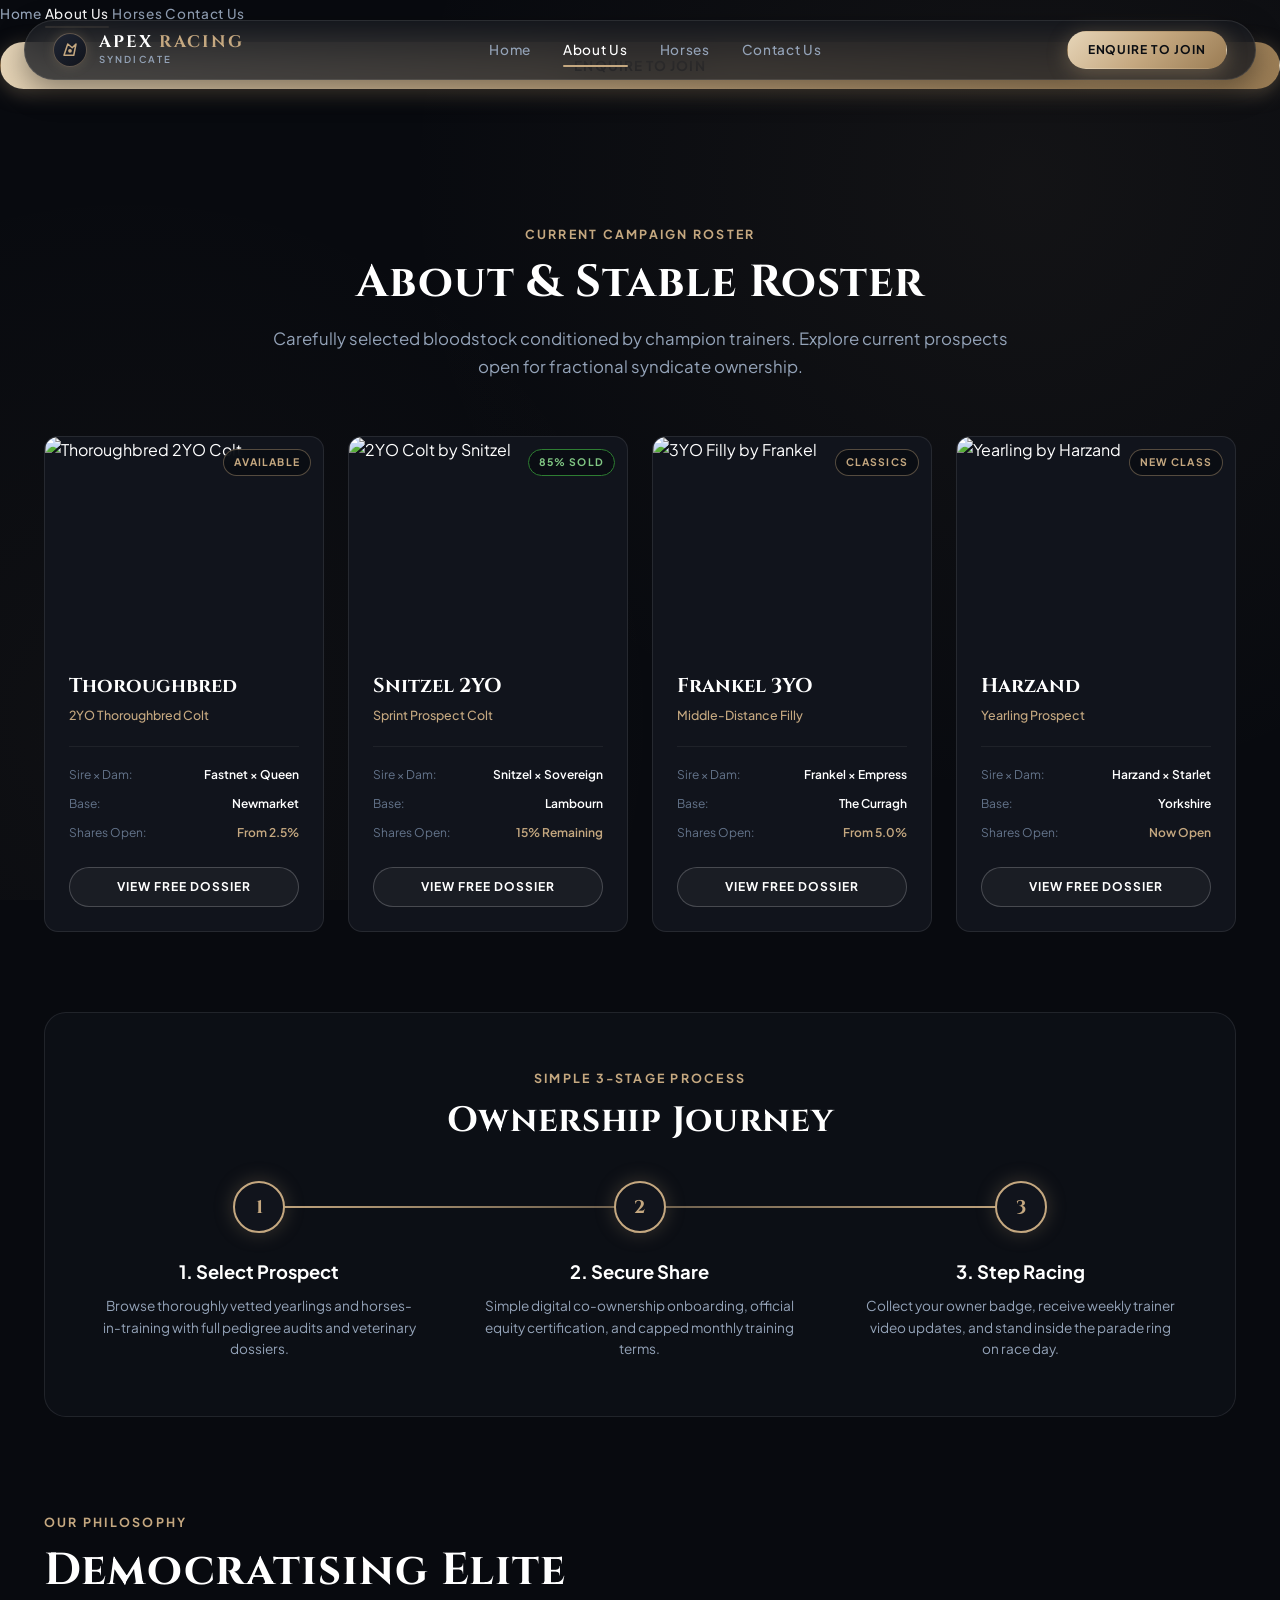
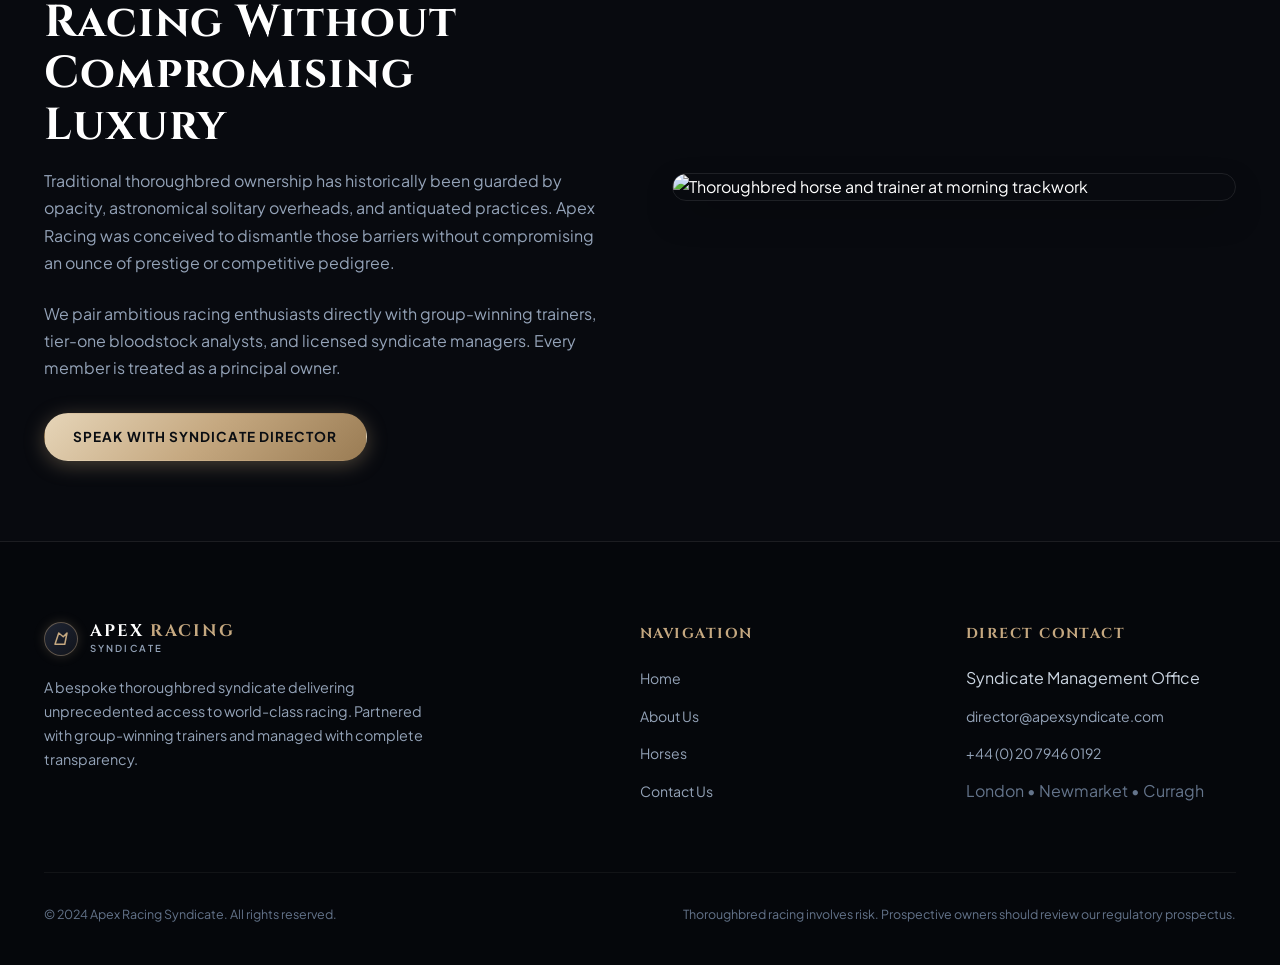
==== about.html @ fb24fb37 "feat: initialize modern thoroughbred racing syndicate website with multi-page structure and styling" ====
<!DOCTYPE html>
<html lang="en">

<head>
  <meta charset="UTF-8">
  <meta name="viewport" content="width=device-width, initial-scale=1.0">
  <title>About & Stable Roster | Apex Racing Syndicate</title>
  <meta name="description"
    content="Discover the Apex Racing Syndicate story, explore our current thoroughbred roster, and learn about the 3-step ownership journey.">

  <!-- Preconnect Google Fonts (Cinzel + Plus Jakarta Sans) -->
  <link rel="preconnect" href="https://fonts.googleapis.com">
  <link rel="preconnect" href="https://fonts.gstatic.com" crossorigin>
  <link
    href="https://fonts.googleapis.com/css2?family=Cinzel:wght@600;700;800;900&family=Plus+Jakarta+Sans:wght@400;500;600;700;800&display=swap"
    rel="stylesheet">

  <!-- Core Design System -->
  <link rel="stylesheet" href="css/style.css">
</head>

<body>

  <!-- Floating Luxury Pill Navigation -->
  <header class="site-header scrolled">
    <div class="header-inner">
      <a href="index.html" class="brand-logo" aria-label="Apex Syndicate Home">
        <div class="brand-symbol">
          <svg viewBox="0 0 24 24" fill="none" stroke="currentColor" stroke-width="2">
            <path d="M4 19L9 4L15 9L20 4L17 19H4Z" stroke-linejoin="round" />
            <circle cx="12" cy="13" r="1.5" fill="currentColor" />
          </svg>
        </div>
        <div class="brand-name">
          <span class="brand-name-main">APEX <span>RACING</span></span>
          <span class="brand-name-sub">SYNDICATE</span>
        </div>
      </a>

      <!-- Desktop Nav Links -->
      <nav class="desktop-nav">
        <a href="index.html" class="nav-link">Home</a>
        <a href="about.html" class="nav-link active">About Us</a>
        <a href="horses.html" class="nav-link">Horses</a>
        <a href="contact.html" class="nav-link">Contact Us</a>
      </nav>

      <!-- Pill Button CTA -->
      <div class="header-cta-wrap">
        <a href="contact.html" class="btn btn-primary btn-sm">Enquire to Join</a>
      </div>

      <!-- Mobile Menu Toggle -->
      <button class="mobile-toggle" aria-label="Open navigation menu">
        <svg width="24" height="24" viewBox="0 0 24 24" fill="none" stroke="currentColor" stroke-width="2">
          <line x1="3" y1="12" x2="21" y2="12"></line>
          <line x1="3" y1="6" x2="21" y2="6"></line>
          <line x1="3" y1="18" x2="21" y2="18"></line>
        </svg>
      </button>
    </div>
  </header>

  <!-- Mobile Drawer -->
  <div class="mobile-overlay"></div>
  <aside class="mobile-nav-drawer" aria-label="Mobile Navigation">
    <a href="index.html" class="nav-link">Home</a>
    <a href="about.html" class="nav-link active">About Us</a>
    <a href="horses.html" class="nav-link">Horses</a>
    <a href="contact.html" class="nav-link">Contact Us</a>
    <div style="margin-top: 1rem;">
      <a href="contact.html" class="btn btn-primary" style="width: 100%;">Enquire to Join</a>
    </div>
  </aside>

  <!-- Stable Roster Header (Matches Center Monitor Header) -->
  <section class="section-pad-lg" id="roster">
    <div class="container">
      <div class="section-header center">
        <span class="section-kicker">Current Campaign Roster</span>
        <h1 class="section-title">About & Stable Roster</h1>
        <p class="section-lead">
          Carefully selected bloodstock conditioned by champion trainers. Explore current prospects open for fractional
          syndicate ownership.
        </p>
      </div>

      <!-- 4-Card Stable Roster Grid (Matching Image 1 Center Screen) -->
      <div class="stable-roster-grid">
        <!-- Horse 1: Thoroughbred Colt -->
        <div class="stable-card">
          <div class="stable-card-img-wrap">
            <img src="https://images.unsplash.com/photo-1568644396922-5c3bfae12521?auto=format&fit=crop&w=800&q=80"
              alt="Thoroughbred 2YO Colt">
            <div class="stable-card-badge">Available</div>
          </div>
          <div class="stable-card-body">
            <h3 class="stable-card-name">Thoroughbred</h3>
            <div class="stable-card-type">2YO Thoroughbred Colt</div>

            <div class="stable-card-specs">
              <div class="spec-line">
                <span class="spec-line-label">Sire × Dam:</span>
                <span class="spec-line-val">Fastnet × Queen</span>
              </div>
              <div class="spec-line">
                <span class="spec-line-label">Base:</span>
                <span class="spec-line-val">Newmarket</span>
              </div>
              <div class="spec-line">
                <span class="spec-line-label">Shares Open:</span>
                <span class="spec-line-val" style="color: var(--color-champagne);">From 2.5%</span>
              </div>
            </div>

            <a href="contact.html?horse=thoroughbred-colt" class="btn btn-outline stable-card-btn">
              View Free Dossier
            </a>
          </div>
        </div>

        <!-- Horse 2: Snitzel 2YO -->
        <div class="stable-card">
          <div class="stable-card-img-wrap">
            <img src="https://images.unsplash.com/photo-1553284965-83fd3e82fa5a?auto=format&fit=crop&w=800&q=80"
              alt="2YO Colt by Snitzel">
            <div class="stable-card-badge" style="border-color: #2E7D32; color: #81C784;">85% Sold</div>
          </div>
          <div class="stable-card-body">
            <h3 class="stable-card-name">Snitzel 2YO</h3>
            <div class="stable-card-type">Sprint Prospect Colt</div>

            <div class="stable-card-specs">
              <div class="spec-line">
                <span class="spec-line-label">Sire × Dam:</span>
                <span class="spec-line-val">Snitzel × Sovereign</span>
              </div>
              <div class="spec-line">
                <span class="spec-line-label">Base:</span>
                <span class="spec-line-val">Lambourn</span>
              </div>
              <div class="spec-line">
                <span class="spec-line-label">Shares Open:</span>
                <span class="spec-line-val" style="color: var(--color-champagne);">15% Remaining</span>
              </div>
            </div>

            <a href="contact.html?horse=snitzel-2yo" class="btn btn-outline stable-card-btn">
              View Free Dossier
            </a>
          </div>
        </div>

        <!-- Horse 3: Frankel 3YO Filly -->
        <div class="stable-card">
          <div class="stable-card-img-wrap">
            <img src="https://images.unsplash.com/photo-1598974357801-cbca100e6571?auto=format&fit=crop&w=800&q=80"
              alt="3YO Filly by Frankel">
            <div class="stable-card-badge">Classics</div>
          </div>
          <div class="stable-card-body">
            <h3 class="stable-card-name">Frankel 3YO</h3>
            <div class="stable-card-type">Middle-Distance Filly</div>

            <div class="stable-card-specs">
              <div class="spec-line">
                <span class="spec-line-label">Sire × Dam:</span>
                <span class="spec-line-val">Frankel × Empress</span>
              </div>
              <div class="spec-line">
                <span class="spec-line-label">Base:</span>
                <span class="spec-line-val">The Curragh</span>
              </div>
              <div class="spec-line">
                <span class="spec-line-label">Shares Open:</span>
                <span class="spec-line-val" style="color: var(--color-champagne);">From 5.0%</span>
              </div>
            </div>

            <a href="contact.html?horse=frankel-3yo" class="btn btn-outline stable-card-btn">
              View Free Dossier
            </a>
          </div>
        </div>

        <!-- Horse 4: Harzand Yearling -->
        <div class="stable-card">
          <div class="stable-card-img-wrap">
            <img src="https://images.unsplash.com/photo-1551884170-09fb70a3a2ed?auto=format&fit=crop&w=800&q=80"
              alt="Yearling by Harzand">
            <div class="stable-card-badge">New Class</div>
          </div>
          <div class="stable-card-body">
            <h3 class="stable-card-name">Harzand</h3>
            <div class="stable-card-type">Yearling Prospect</div>

            <div class="stable-card-specs">
              <div class="spec-line">
                <span class="spec-line-label">Sire × Dam:</span>
                <span class="spec-line-val">Harzand × Starlet</span>
              </div>
              <div class="spec-line">
                <span class="spec-line-label">Base:</span>
                <span class="spec-line-val">Yorkshire</span>
              </div>
              <div class="spec-line">
                <span class="spec-line-label">Shares Open:</span>
                <span class="spec-line-val" style="color: var(--color-champagne);">Now Open</span>
              </div>
            </div>

            <a href="contact.html?horse=harzand-yearling" class="btn btn-outline stable-card-btn">
              View Free Dossier
            </a>
          </div>
        </div>
      </div>

      <!-- Ownership Journey Horizontal Stepper (Matching Image 1 Center Screen Bottom) -->
      <div class="journey-stepper-wrap">
        <div class="section-header center" style="margin-bottom: 2.5rem;">
          <span class="section-kicker">Simple 3-Stage Process</span>
          <h2 class="section-title" style="font-size: 2.2rem;">Ownership Journey</h2>
        </div>

        <div class="journey-stepper-grid">
          <!-- Step 1 -->
          <div class="journey-step-item">
            <div class="journey-step-circle">1</div>
            <h4 class="journey-step-title">1. Select Prospect</h4>
            <p class="journey-step-desc">
              Browse thoroughly vetted yearlings and horses-in-training with full pedigree audits and veterinary
              dossiers.
            </p>
          </div>

          <!-- Step 2 -->
          <div class="journey-step-item">
            <div class="journey-step-circle">2</div>
            <h4 class="journey-step-title">2. Secure Share</h4>
            <p class="journey-step-desc">
              Simple digital co-ownership onboarding, official equity certification, and capped monthly training terms.
            </p>
          </div>

          <!-- Step 3 -->
          <div class="journey-step-item">
            <div class="journey-step-circle">3</div>
            <h4 class="journey-step-title">3. Step Racing</h4>
            <p class="journey-step-desc">
              Collect your owner badge, receive weekly trainer video updates, and stand inside the parade ring on race
              day.
            </p>
          </div>
        </div>
      </div>

      <!-- Syndicate Story Split -->
      <div style="margin-top: 6rem; display: grid; grid-template-columns: 1fr 1fr; gap: 4rem; align-items: center;">
        <div>
          <span class="section-kicker">Our Philosophy</span>
          <h2 class="section-title">Democratising Elite Racing Without Compromising Luxury</h2>
          <p style="color: var(--color-text-muted); margin-bottom: 1.5rem; line-height: 1.7;">
            Traditional thoroughbred ownership has historically been guarded by opacity, astronomical solitary
            overheads, and antiquated practices. Apex Racing was conceived to dismantle those barriers without
            compromising an ounce of prestige or competitive pedigree.
          </p>
          <p style="color: var(--color-text-muted); margin-bottom: 2rem; line-height: 1.7;">
            We pair ambitious racing enthusiasts directly with group-winning trainers, tier-one bloodstock analysts, and
            licensed syndicate managers. Every member is treated as a principal owner.
          </p>

          <a href="contact.html" class="btn btn-primary">
            Speak with Syndicate Director
          </a>
        </div>

        <div
          style="border-radius: var(--radius-lg); overflow: hidden; border: 1px solid var(--color-obsidian-border); box-shadow: var(--shadow-card);">
          <img src="https://images.unsplash.com/photo-1518895949257-7621c3c786d7?auto=format&fit=crop&w=1200&q=80"
            alt="Thoroughbred horse and trainer at morning trackwork"
            style="width: 100%; height: 100%; object-fit: cover;">
        </div>
      </div>
    </div>
  </section>

  <!-- Site Footer -->
  <footer class="site-footer">
    <div class="container">
      <div class="footer-top">
        <div>
          <a href="index.html" class="brand-logo">
            <div class="brand-symbol">
              <svg viewBox="0 0 24 24" fill="none" stroke="currentColor" stroke-width="2">
                <path d="M4 19L9 4L15 9L20 4L17 19H4Z" stroke-linejoin="round" />
              </svg>
            </div>
            <div class="brand-name">
              <span class="brand-name-main">APEX <span>RACING</span></span>
              <span class="brand-name-sub">SYNDICATE</span>
            </div>
          </a>
          <p class="footer-brand-desc">
            A bespoke thoroughbred syndicate delivering unprecedented access to world-class racing. Partnered with
            group-winning trainers and managed with complete transparency.
          </p>
        </div>

        <div>
          <h4 class="footer-heading">Navigation</h4>
          <ul class="footer-links">
            <li><a href="index.html">Home</a></li>
            <li><a href="about.html">About Us</a></li>
            <li><a href="horses.html">Horses</a></li>
            <li><a href="contact.html">Contact Us</a></li>
          </ul>
        </div>

        <div>
          <h4 class="footer-heading">Direct Contact</h4>
          <ul class="footer-links">
            <li style="color: #CBD5E1;">Syndicate Management Office</li>
            <li><a href="mailto:director@apexsyndicate.com">director@apexsyndicate.com</a></li>
            <li><a href="tel:+442079460192">+44 (0) 20 7946 0192</a></li>
            <li style="color: var(--color-text-subtle); margin-top: 0.5rem;">London • Newmarket • Curragh</li>
          </ul>
        </div>
      </div>

      <div class="footer-bottom">
        <div>&copy; 2024 Apex Racing Syndicate. All rights reserved.</div>
        <div>Thoroughbred racing involves risk. Prospective owners should review our regulatory prospectus.</div>
      </div>
    </div>
  </footer>

  <script src="js/main.js"></script>
</body>

</html>
---- css/style.css ----
/* ==========================================================================
   APEX RACING SYNDICATE - CORE DESIGN SYSTEM
   Modern Luxury Thoroughbred Racing Web Presence (Obsidian & Champagne Gold)
   ========================================================================== */

:root {
  /* Brand Palette */
  --color-obsidian: #080A0F;
  --color-obsidian-card: #11141C;
  --color-obsidian-card-hover: #161B26;
  --color-obsidian-border: rgba(255, 255, 255, 0.09);
  --color-obsidian-border-gold: rgba(197, 168, 128, 0.35);

  --color-champagne: #C5A880;
  --color-champagne-light: #E8D9C5;
  --color-champagne-dark: #9A7C54;
  --color-champagne-glow: rgba(197, 168, 128, 0.35);

  --color-canvas-light: #F7F8FA;
  --color-canvas-card: #FFFFFF;
  --color-canvas-border: #E2E8F0;

  --color-text-light: #FFFFFF;
  --color-text-muted: #94A3B8;
  --color-text-subtle: #64748B;
  --color-text-dark: #0F172A;
  --color-text-dark-muted: #475569;

  /* Typography */
  --font-serif: 'Cinzel', 'Cormorant Garamond', Georgia, serif;
  --font-sans: 'Plus Jakarta Sans', -apple-system, BlinkMacSystemFont, "Segoe UI", Roboto, sans-serif;

  /* Layout & Transitions */
  --container-max: 1240px;
  --transition-fast: 0.2s cubic-bezier(0.16, 1, 0.3, 1);
  --transition-smooth: 0.35s cubic-bezier(0.16, 1, 0.3, 1);
  --radius-sm: 6px;
  --radius-md: 14px;
  --radius-lg: 22px;
  --radius-pill: 9999px;
  --shadow-card: 0 15px 35px -10px rgba(0, 0, 0, 0.6);
  --shadow-gold-glow: 0 0 35px rgba(197, 168, 128, 0.32);
}

/* Base Reset */
*, *::before, *::after {
  box-sizing: border-box;
  margin: 0;
  padding: 0;
}

html {
  font-size: 16px;
  scroll-behavior: smooth;
  -webkit-font-smoothing: antialiased;
  -moz-osx-font-smoothing: grayscale;
}

body {
  font-family: var(--font-sans);
  background-color: var(--color-obsidian);
  color: var(--color-text-light);
  line-height: 1.6;
  overflow-x: hidden;
  background-image: 
    radial-gradient(circle at 80% 20%, rgba(197, 168, 128, 0.06) 0%, transparent 50%),
    radial-gradient(circle at 10% 80%, rgba(197, 168, 128, 0.04) 0%, transparent 40%);
  background-attachment: fixed;
}

img {
  max-width: 100%;
  height: auto;
  display: block;
}

a {
  color: inherit;
  text-decoration: none;
  transition: all var(--transition-fast);
}

button, input, select, textarea {
  font-family: inherit;
}

.container {
  width: 100%;
  max-width: var(--container-max);
  margin-left: auto;
  margin-right: auto;
  padding-left: 1.5rem;
  padding-right: 1.5rem;
}

/* ==========================================================================
   NAVIGATION - FLOATING LUXURY PILL NAVBAR
   ========================================================================== */
.site-header {
  position: fixed;
  top: 1.25rem;
  left: 0;
  right: 0;
  z-index: 100;
  padding: 0 1.5rem;
  transition: all var(--transition-smooth);
}

.header-inner {
  max-width: var(--container-max);
  margin: 0 auto;
  background: rgba(17, 20, 28, 0.75);
  backdrop-filter: blur(20px);
  -webkit-backdrop-filter: blur(20px);
  border: 1px solid var(--color-obsidian-border);
  border-radius: var(--radius-pill);
  padding: 0.65rem 1.75rem;
  display: flex;
  align-items: center;
  justify-content: space-between;
  box-shadow: 0 10px 30px rgba(0, 0, 0, 0.4);
  transition: all var(--transition-smooth);
}

.site-header.scrolled .header-inner {
  background: rgba(10, 13, 19, 0.92);
  border-color: rgba(197, 168, 128, 0.25);
  box-shadow: 0 15px 40px rgba(0, 0, 0, 0.6), 0 0 20px rgba(197, 168, 128, 0.1);
}

/* Logo */
.brand-logo {
  display: flex;
  align-items: center;
  gap: 0.75rem;
}

.brand-symbol {
  width: 34px;
  height: 34px;
  border-radius: 50%;
  background: linear-gradient(135deg, #1F2533 0%, #11141C 100%);
  border: 1px solid rgba(197, 168, 128, 0.4);
  display: flex;
  align-items: center;
  justify-content: center;
  color: var(--color-champagne);
  box-shadow: 0 0 12px rgba(197, 168, 128, 0.2);
}

.brand-symbol svg {
  width: 18px;
  height: 18px;
}

.brand-name {
  display: flex;
  flex-direction: column;
}

.brand-name-main {
  font-family: var(--font-serif);
  font-size: 1.05rem;
  line-height: 1.1;
  font-weight: 700;
  letter-spacing: 0.12em;
  color: var(--color-text-light);
}

.brand-name-main span {
  color: var(--color-champagne);
}

.brand-name-sub {
  font-size: 0.6rem;
  letter-spacing: 0.22em;
  color: var(--color-text-muted);
  font-weight: 600;
  text-transform: uppercase;
}

/* Nav Links */
.desktop-nav {
  display: flex;
  align-items: center;
  gap: 2rem;
}

.nav-link {
  font-size: 0.85rem;
  font-weight: 500;
  letter-spacing: 0.05em;
  color: var(--color-text-muted);
  position: relative;
  padding: 0.4rem 0;
  transition: color var(--transition-fast);
}

.nav-link:hover,
.nav-link.active {
  color: var(--color-text-light);
}

.nav-link.active::after {
  content: '';
  position: absolute;
  bottom: 0;
  left: 0;
  width: 100%;
  height: 2px;
  background: var(--color-champagne);
  border-radius: var(--radius-pill);
}

.header-cta-wrap {
  display: flex;
  align-items: center;
  gap: 1rem;
}

/* ==========================================================================
   BUTTONS (Glowing Champagne Gold Pill Buttons)
   ========================================================================== */
.btn {
  display: inline-flex;
  align-items: center;
  justify-content: center;
  gap: 0.5rem;
  padding: 0.75rem 1.75rem;
  border-radius: var(--radius-pill);
  font-size: 0.85rem;
  font-weight: 700;
  letter-spacing: 0.08em;
  text-transform: uppercase;
  cursor: pointer;
  transition: all var(--transition-smooth);
  border: 1px solid transparent;
  text-decoration: none;
}

.btn-primary {
  background: linear-gradient(135deg, #E6D5B8 0%, #C5A880 50%, #9A7C54 100%);
  color: #0A0D12;
  box-shadow: 0 4px 20px rgba(197, 168, 128, 0.35);
}

.btn-primary:hover {
  background: linear-gradient(135deg, #F3E8D7 0%, #D4AF37 50%, #AA895E 100%);
  box-shadow: 0 6px 30px rgba(197, 168, 128, 0.55);
  transform: translateY(-2px);
  color: #0A0D12;
}

.btn-outline {
  background: rgba(255, 255, 255, 0.04);
  border-color: rgba(255, 255, 255, 0.2);
  color: var(--color-text-light);
}

.btn-outline:hover {
  border-color: var(--color-champagne);
  color: var(--color-champagne);
  background: rgba(197, 168, 128, 0.08);
  box-shadow: 0 0 20px rgba(197, 168, 128, 0.2);
  transform: translateY(-2px);
}

.btn-sm {
  padding: 0.5rem 1.25rem;
  font-size: 0.75rem;
}

.btn-lg {
  padding: 1rem 2.5rem;
  font-size: 0.9rem;
}

/* Mobile Toggle */
.mobile-toggle {
  display: none;
  background: transparent;
  border: none;
  color: var(--color-text-light);
  cursor: pointer;
  padding: 0.4rem;
}

/* ==========================================================================
   HERO SECTION - SPLIT LUXURY LAYOUT
   ========================================================================== */
.hero-split-section {
  position: relative;
  min-height: 100vh;
  display: flex;
  align-items: center;
  padding-top: 8rem;
  padding-bottom: 4rem;
  overflow: hidden;
}

.hero-ambient-glow {
  position: absolute;
  top: 15%;
  right: 5%;
  width: 55vw;
  height: 55vw;
  border-radius: 50%;
  background: radial-gradient(circle, rgba(197, 168, 128, 0.09) 0%, transparent 65%);
  pointer-events: none;
  z-index: 1;
}

.hero-grid {
  display: grid;
  grid-template-columns: 1.05fr 1fr;
  gap: 3.5rem;
  align-items: center;
  position: relative;
  z-index: 2;
}

.badge-tag {
  display: inline-flex;
  align-items: center;
  gap: 0.5rem;
  padding: 0.4rem 1rem;
  background: rgba(197, 168, 128, 0.1);
  border: 1px solid rgba(197, 168, 128, 0.35);
  border-radius: var(--radius-pill);
  font-size: 0.72rem;
  font-weight: 700;
  letter-spacing: 0.14em;
  text-transform: uppercase;
  color: var(--color-champagne);
  margin-bottom: 1.5rem;
}

.badge-dot {
  width: 6px;
  height: 6px;
  border-radius: 50%;
  background: var(--color-champagne);
  box-shadow: 0 0 8px var(--color-champagne);
  animation: pulseGlow 2s infinite;
}

@keyframes pulseGlow {
  0%, 100% { opacity: 1; transform: scale(1); }
  50% { opacity: 0.4; transform: scale(0.85); }
}

.hero-headline {
  font-family: var(--font-serif);
  font-size: clamp(2.35rem, 4.8vw, 3.85rem);
  font-weight: 700;
  line-height: 1.12;
  letter-spacing: 0.02em;
  text-transform: uppercase;
  margin-bottom: 1.5rem;
  color: var(--color-text-light);
}

.hero-headline .gold-span {
  background: linear-gradient(135deg, #F3E8D7 0%, #C5A880 70%, #9A7C54 100%);
  -webkit-background-clip: text;
  -webkit-text-fill-color: transparent;
  display: block;
}

.hero-subhead {
  font-size: clamp(1rem, 1.8vw, 1.15rem);
  line-height: 1.65;
  color: #CBD5E1;
  max-width: 540px;
  margin-bottom: 2.25rem;
}

.hero-actions {
  display: flex;
  flex-wrap: wrap;
  gap: 1rem;
  align-items: center;
  margin-bottom: 2.5rem;
}

/* Hero Media / Galloping Thoroughbred */
.hero-media-wrap {
  position: relative;
  border-radius: var(--radius-lg);
  overflow: hidden;
  box-shadow: 0 25px 60px rgba(0, 0, 0, 0.8), 0 0 40px rgba(197, 168, 128, 0.15);
  border: 1px solid rgba(255, 255, 255, 0.12);
}

.hero-media-wrap img {
  width: 100%;
  height: 540px;
  object-fit: cover;
  object-position: center 25%;
  filter: contrast(1.08) brightness(0.92);
  transition: transform 6s ease-out;
}

.hero-media-wrap:hover img {
  transform: scale(1.03);
}

.hero-media-overlay {
  position: absolute;
  top: 0;
  left: 0;
  right: 0;
  bottom: 0;
  background: linear-gradient(
    180deg,
    transparent 0%,
    rgba(8, 10, 15, 0.2) 60%,
    rgba(8, 10, 15, 0.85) 100%
  );
  pointer-events: none;
}

.hero-media-badge {
  position: absolute;
  bottom: 1.5rem;
  left: 1.5rem;
  right: 1.5rem;
  background: rgba(17, 20, 28, 0.85);
  backdrop-filter: blur(12px);
  border: 1px solid var(--color-obsidian-border-gold);
  border-radius: var(--radius-md);
  padding: 1rem 1.25rem;
  display: flex;
  justify-content: space-between;
  align-items: center;
}

.media-badge-title {
  font-size: 0.85rem;
  font-weight: 700;
  letter-spacing: 0.05em;
  color: var(--color-text-light);
}

.media-badge-sub {
  font-size: 0.72rem;
  color: var(--color-champagne);
  margin-top: 0.15rem;
}

/* ==========================================================================
   TRUST METRICS STRIP (Glass Card Matching Image 1 & 2)
   ========================================================================== */
.trust-metrics-card {
  background: rgba(17, 20, 28, 0.65);
  backdrop-filter: blur(16px);
  border: 1px solid var(--color-obsidian-border);
  border-radius: var(--radius-md);
  padding: 1.75rem 2.5rem;
  display: grid;
  grid-template-columns: repeat(3, 1fr);
  gap: 2rem;
  margin-top: 2rem;
  box-shadow: 0 10px 30px rgba(0, 0, 0, 0.4);
}

.metric-item {
  text-align: center;
}

.metric-num {
  font-family: var(--font-serif);
  font-size: 2.25rem;
  font-weight: 700;
  color: var(--color-champagne);
  line-height: 1;
  margin-bottom: 0.4rem;
}

.metric-label {
  font-size: 0.8rem;
  font-weight: 600;
  text-transform: uppercase;
  letter-spacing: 0.08em;
  color: var(--color-text-light);
}

.metric-sub {
  font-size: 0.72rem;
  color: var(--color-text-muted);
  margin-top: 0.2rem;
}

/* ==========================================================================
   SECTION COMMON STYLES
   ========================================================================== */
.section-pad {
  padding: 6.5rem 0;
  position: relative;
}

.section-pad-lg {
  padding: 8.5rem 0 5rem;
}

.section-header {
  margin-bottom: 3.5rem;
}

.section-header.center {
  text-align: center;
  max-width: 740px;
  margin-left: auto;
  margin-right: auto;
}

.section-kicker {
  font-size: 0.78rem;
  font-weight: 700;
  letter-spacing: 0.18em;
  text-transform: uppercase;
  color: var(--color-champagne);
  margin-bottom: 0.75rem;
  display: block;
}

.section-title {
  font-family: var(--font-serif);
  font-size: clamp(2rem, 3.5vw, 2.85rem);
  font-weight: 700;
  line-height: 1.15;
  letter-spacing: 0.02em;
  margin-bottom: 1rem;
}

.section-lead {
  font-size: 1.05rem;
  color: var(--color-text-muted);
  line-height: 1.65;
}

/* ==========================================================================
   ABOUT & STABLE ROSTER - 4 CARDS GRID (Matches Image 1 Center Screen)
   ========================================================================== */
.stable-roster-grid {
  display: grid;
  grid-template-columns: repeat(4, 1fr);
  gap: 1.5rem;
}

.stable-card {
  background: var(--color-obsidian-card);
  border: 1px solid var(--color-obsidian-border);
  border-radius: var(--radius-md);
  overflow: hidden;
  transition: all var(--transition-smooth);
  display: flex;
  flex-direction: column;
  position: relative;
}

.stable-card:hover {
  transform: translateY(-6px);
  border-color: rgba(197, 168, 128, 0.4);
  box-shadow: var(--shadow-gold-glow);
}

.stable-card-img-wrap {
  position: relative;
  aspect-ratio: 4/3;
  overflow: hidden;
}

.stable-card-img-wrap img {
  width: 100%;
  height: 100%;
  object-fit: cover;
  transition: transform 0.5s ease;
}

.stable-card:hover .stable-card-img-wrap img {
  transform: scale(1.05);
}

.stable-card-badge {
  position: absolute;
  top: 0.75rem;
  right: 0.75rem;
  background: rgba(10, 13, 19, 0.88);
  backdrop-filter: blur(6px);
  border: 1px solid rgba(197, 168, 128, 0.4);
  padding: 0.25rem 0.65rem;
  border-radius: var(--radius-pill);
  font-size: 0.65rem;
  font-weight: 700;
  letter-spacing: 0.1em;
  text-transform: uppercase;
  color: var(--color-champagne);
}

.stable-card-body {
  padding: 1.5rem;
  display: flex;
  flex-direction: column;
  flex-grow: 1;
}

.stable-card-name {
  font-family: var(--font-serif);
  font-size: 1.25rem;
  font-weight: 700;
  color: var(--color-text-light);
  margin-bottom: 0.25rem;
}

.stable-card-type {
  font-size: 0.78rem;
  color: var(--color-champagne);
  margin-bottom: 1.25rem;
  font-weight: 500;
}

.stable-card-specs {
  border-top: 1px solid rgba(255, 255, 255, 0.06);
  padding-top: 0.85rem;
  margin-bottom: 1.25rem;
}

.spec-line {
  display: flex;
  justify-content: space-between;
  font-size: 0.75rem;
  padding: 0.3rem 0;
}

.spec-line-label {
  color: var(--color-text-subtle);
}

.spec-line-val {
  font-weight: 600;
  color: var(--color-text-light);
}

.stable-card-btn {
  margin-top: auto;
  width: 100%;
  padding: 0.6rem;
  font-size: 0.75rem;
}

/* ==========================================================================
   OWNERSHIP JOURNEY - STEPPER (Matches Image 1 Center Screen Bottom)
   ========================================================================== */
.journey-stepper-wrap {
  margin-top: 5rem;
  background: rgba(17, 20, 28, 0.5);
  border: 1px solid var(--color-obsidian-border);
  border-radius: var(--radius-lg);
  padding: 3.5rem 2.5rem;
}

.journey-stepper-grid {
  display: grid;
  grid-template-columns: repeat(3, 1fr);
  gap: 2rem;
  position: relative;
}

/* Connecting line */
.journey-stepper-grid::before {
  content: '';
  position: absolute;
  top: 25px;
  left: 15%;
  right: 15%;
  height: 2px;
  background: linear-gradient(90deg, 
    var(--color-champagne) 0%, 
    rgba(197, 168, 128, 0.5) 50%, 
    var(--color-champagne) 100%
  );
  z-index: 1;
}

.journey-step-item {
  position: relative;
  z-index: 2;
  text-align: center;
  padding: 0 1rem;
}

.journey-step-circle {
  width: 52px;
  height: 52px;
  border-radius: 50%;
  background: #11141C;
  border: 2px solid var(--color-champagne);
  color: var(--color-champagne);
  display: flex;
  align-items: center;
  justify-content: center;
  font-family: var(--font-serif);
  font-size: 1.15rem;
  font-weight: 700;
  margin: 0 auto 1.5rem;
  box-shadow: 0 0 20px rgba(197, 168, 128, 0.25);
  transition: all var(--transition-smooth);
}

.journey-step-item:hover .journey-step-circle {
  background: var(--color-champagne);
  color: #0A0D12;
  transform: scale(1.08);
}

.journey-step-title {
  font-size: 1.15rem;
  font-weight: 700;
  color: var(--color-text-light);
  margin-bottom: 0.5rem;
}

.journey-step-desc {
  font-size: 0.85rem;
  color: var(--color-text-muted);
  line-height: 1.6;
}

/* ==========================================================================
   PRIVATE LEAD CAPTURE FORM (Matches Image 1 Right Screen)
   ========================================================================== */
.lead-capture-container {
  max-width: 680px;
  margin: 0 auto;
}

.lead-form-card {
  background: var(--color-obsidian-card);
  border: 1px solid var(--color-obsidian-border);
  border-radius: var(--radius-lg);
  padding: 3.5rem 3rem;
  box-shadow: var(--shadow-card), 0 0 40px rgba(197, 168, 128, 0.1);
  position: relative;
}

.lead-form-card::before {
  content: '';
  position: absolute;
  top: 0;
  left: 20%;
  right: 20%;
  height: 2px;
  background: linear-gradient(90deg, transparent, var(--color-champagne), transparent);
}

.form-group {
  margin-bottom: 1.5rem;
}

.form-label {
  display: block;
  font-size: 0.78rem;
  font-weight: 600;
  letter-spacing: 0.06em;
  text-transform: uppercase;
  color: #CBD5E1;
  margin-bottom: 0.5rem;
}

.form-control {
  width: 100%;
  padding: 0.95rem 1.25rem;
  background: rgba(255, 255, 255, 0.035);
  border: 1px solid rgba(255, 255, 255, 0.12);
  border-radius: var(--radius-pill);
  color: var(--color-text-light);
  font-size: 0.95rem;
  transition: all var(--transition-fast);
}

.form-control:focus {
  outline: none;
  border-color: var(--color-champagne);
  background: rgba(255, 255, 255, 0.06);
  box-shadow: 0 0 0 4px rgba(197, 168, 128, 0.18);
}

.form-control::placeholder {
  color: var(--color-text-subtle);
}

select.form-control {
  appearance: none;
  background-image: url("data:image/svg+xml;charset=UTF-8,%3csvg xmlns='http://www.w3.org/2000/svg' viewBox='0 0 24 24' fill='none' stroke='%23C5A880' stroke-width='2' stroke-linecap='round' stroke-linejoin='round'%3e%3cpolyline points='6 9 12 15 18 9'%3e%3c/polyline%3e%3c/svg%3e");
  background-repeat: no-repeat;
  background-position: right 1.25rem center;
  background-size: 1rem;
  padding-right: 2.5rem;
}

textarea.form-control {
  border-radius: var(--radius-md);
  min-height: 120px;
  resize: vertical;
}

/* ==========================================================================
   CONVERSION BANNER
   ========================================================================== */
.cta-banner {
  background: radial-gradient(circle at center, #1B212D 0%, var(--color-obsidian) 100%);
  border: 1px solid var(--color-obsidian-border);
  border-radius: var(--radius-lg);
  padding: 4.5rem 3rem;
  text-align: center;
  position: relative;
  overflow: hidden;
  box-shadow: var(--shadow-card);
}

.cta-banner::before {
  content: '';
  position: absolute;
  top: -50%;
  left: 50%;
  transform: translateX(-50%);
  width: 600px;
  height: 300px;
  background: radial-gradient(ellipse, rgba(197, 168, 128, 0.18) 0%, transparent 70%);
  pointer-events: none;
}

.cta-banner-content {
  position: relative;
  z-index: 2;
  max-width: 680px;
  margin: 0 auto;
}

.cta-banner-title {
  font-family: var(--font-serif);
  font-size: clamp(2rem, 3.5vw, 2.75rem);
  font-weight: 700;
  margin-bottom: 1rem;
}

.cta-banner-lead {
  font-size: 1.05rem;
  color: var(--color-text-muted);
  margin-bottom: 2rem;
  line-height: 1.6;
}

/* ==========================================================================
   SITE FOOTER
   ========================================================================== */
.site-footer {
  background: #05070B;
  border-top: 1px solid var(--color-obsidian-border);
  padding: 5rem 0 2.5rem;
}

.footer-top {
  display: grid;
  grid-template-columns: 2fr 1fr 1fr;
  gap: 3.5rem;
  margin-bottom: 3.5rem;
}

.footer-brand-desc {
  color: var(--color-text-muted);
  font-size: 0.9rem;
  line-height: 1.65;
  max-width: 380px;
  margin-top: 1.25rem;
}

.footer-heading {
  font-family: var(--font-serif);
  font-size: 0.9rem;
  font-weight: 700;
  letter-spacing: 0.1em;
  text-transform: uppercase;
  color: var(--color-champagne);
  margin-bottom: 1.25rem;
}

.footer-links {
  list-style: none;
}

.footer-links li {
  margin-bottom: 0.75rem;
}

.footer-links a {
  font-size: 0.88rem;
  color: var(--color-text-muted);
}

.footer-links a:hover {
  color: var(--color-text-light);
}

.footer-bottom {
  padding-top: 2rem;
  border-top: 1px solid rgba(255, 255, 255, 0.05);
  display: flex;
  justify-content: space-between;
  align-items: center;
  flex-wrap: wrap;
  gap: 1rem;
  font-size: 0.78rem;
  color: var(--color-text-subtle);
}

/* Toast Message */
.toast-notice {
  position: fixed;
  bottom: 2.5rem;
  right: 2.5rem;
  background: var(--color-obsidian-card);
  border: 1px solid var(--color-champagne);
  color: var(--color-text-light);
  padding: 1.25rem 1.75rem;
  border-radius: var(--radius-md);
  box-shadow: 0 15px 45px rgba(0, 0, 0, 0.7), var(--shadow-gold-glow);
  z-index: 999;
  display: flex;
  align-items: center;
  gap: 1rem;
  transform: translateY(120%);
  opacity: 0;
  transition: all var(--transition-smooth);
}

.toast-notice.show {
  transform: translateY(0);
  opacity: 1;
}

/* ==========================================================================
   RESPONSIVE DESIGN (Tablets & Mobile)
   ========================================================================== */
@media (max-width: 1024px) {
  .hero-grid {
    grid-template-columns: 1fr;
    gap: 3rem;
  }
  
  .hero-media-wrap img {
    height: 400px;
  }
  
  .stable-roster-grid {
    grid-template-columns: repeat(2, 1fr);
  }
}

@media (max-width: 768px) {
  .desktop-nav,
  .header-cta-wrap {
    display: none;
  }
  
  .mobile-toggle {
    display: block;
  }
  
  .site-header {
    top: 0.75rem;
    padding: 0 1rem;
  }
  
  .header-inner {
    border-radius: var(--radius-md);
    padding: 0.65rem 1.25rem;
  }
  
  .mobile-nav-drawer {
    position: fixed;
    top: 0;
    right: 0;
    width: 80%;
    max-width: 320px;
    height: 100vh;
    background: #0D1017;
    border-left: 1px solid var(--color-obsidian-border);
    padding: 5rem 2rem 2rem;
    display: flex;
    flex-direction: column;
    gap: 1.5rem;
    z-index: 99;
    transform: translateX(100%);
    transition: transform var(--transition-smooth);
  }
  
  .mobile-nav-drawer.open {
    transform: translateX(0);
  }
  
  .mobile-overlay {
    position: fixed;
    top: 0;
    left: 0;
    width: 100%;
    height: 100%;
    background: rgba(0, 0, 0, 0.7);
    z-index: 98;
    display: none;
  }
  
  .mobile-overlay.active {
    display: block;
  }
  
  .trust-metrics-card {
    grid-template-columns: 1fr;
    gap: 1.5rem;
  }
  
  .journey-stepper-grid {
    grid-template-columns: 1fr;
    gap: 2.5rem;
  }
  
  .journey-stepper-grid::before {
    display: none;
  }
  
  .stable-roster-grid {
    grid-template-columns: 1fr;
  }
  
  .lead-form-card {
    padding: 2.25rem 1.5rem;
  }
  
  .footer-top {
    grid-template-columns: 1fr;
    gap: 2.5rem;
  }
}
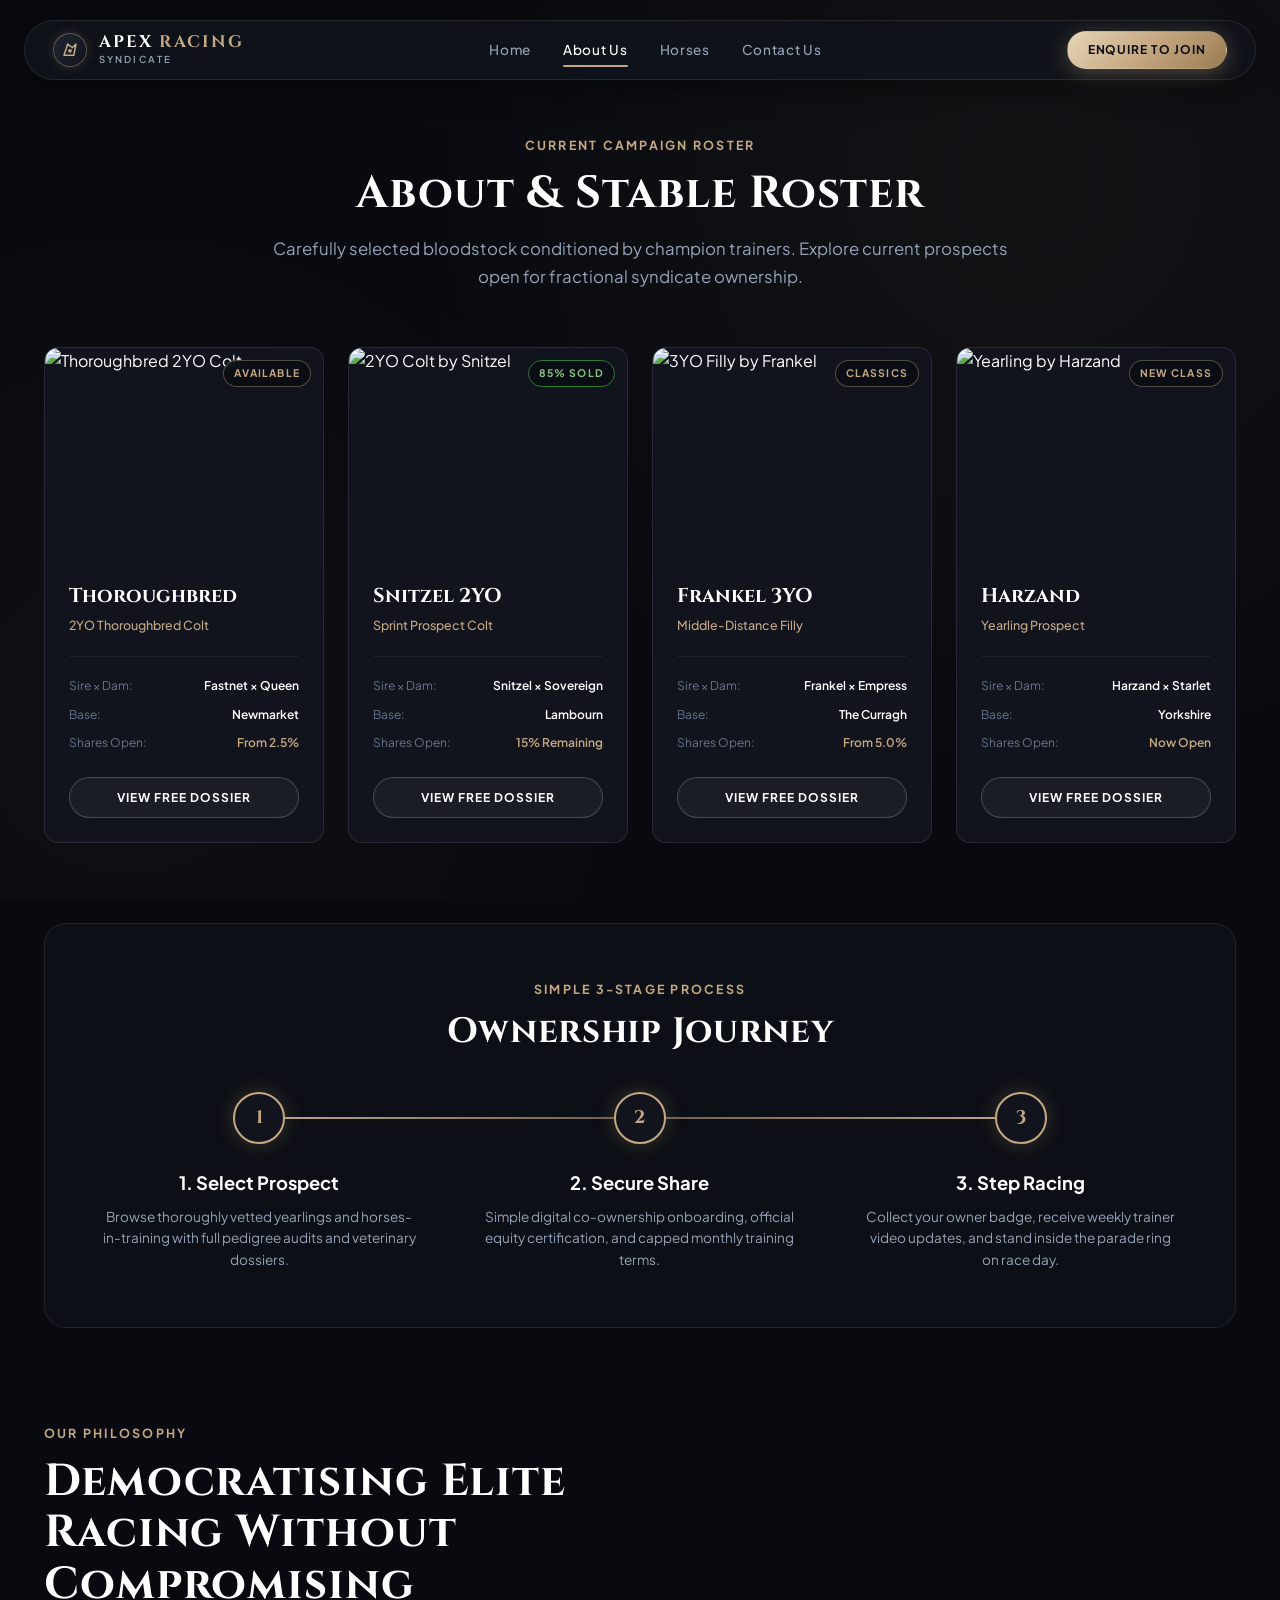
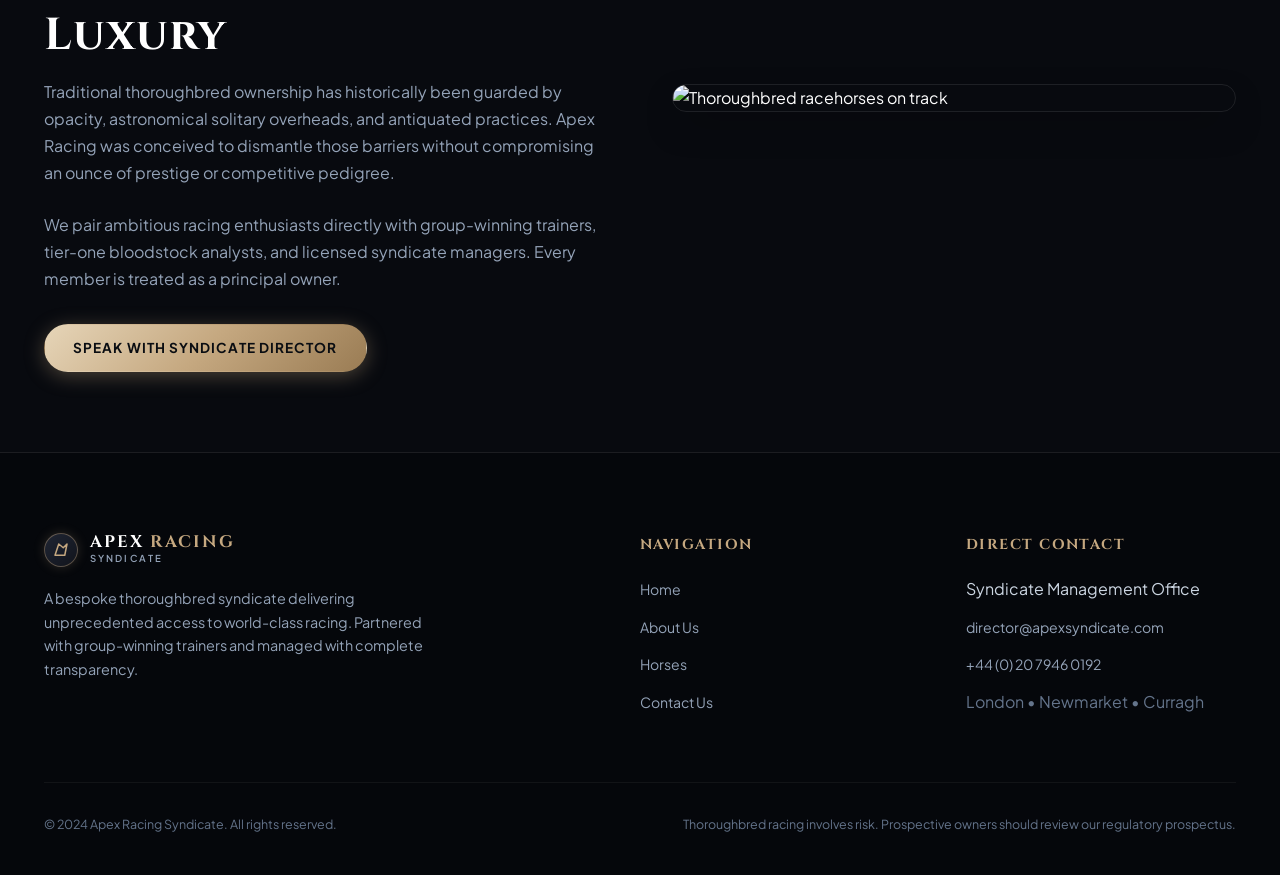
==== commit 4c487c43: "feat: add luxury dark design system and base website assets" ====
--- a/about.html
+++ b/about.html
@@ -90,7 +90,7 @@
         <!-- Horse 1: Thoroughbred Colt -->
         <div class="stable-card">
           <div class="stable-card-img-wrap">
-            <img src="https://images.unsplash.com/photo-1568644396922-5c3bfae12521?auto=format&fit=crop&w=800&q=80"
+            <img src="https://images.unsplash.com/photo-1568296938050-f2d5d36853c5?auto=format&fit=crop&w=800&q=80"
               alt="Thoroughbred 2YO Colt">
             <div class="stable-card-badge">Available</div>
           </div>
@@ -122,7 +122,7 @@
         <!-- Horse 2: Snitzel 2YO -->
         <div class="stable-card">
           <div class="stable-card-img-wrap">
-            <img src="https://images.unsplash.com/photo-1553284965-83fd3e82fa5a?auto=format&fit=crop&w=800&q=80"
+            <img src="https://images.unsplash.com/photo-1504545275767-b0a49d5d8710?auto=format&fit=crop&w=800&q=80"
               alt="2YO Colt by Snitzel">
             <div class="stable-card-badge" style="border-color: #2E7D32; color: #81C784;">85% Sold</div>
           </div>
@@ -154,7 +154,7 @@
         <!-- Horse 3: Frankel 3YO Filly -->
         <div class="stable-card">
           <div class="stable-card-img-wrap">
-            <img src="https://images.unsplash.com/photo-1598974357801-cbca100e6571?auto=format&fit=crop&w=800&q=80"
+            <img src="https://images.unsplash.com/photo-1752245664200-954f7ab302f5?auto=format&fit=crop&w=800&q=80"
               alt="3YO Filly by Frankel">
             <div class="stable-card-badge">Classics</div>
           </div>
@@ -186,7 +186,7 @@
         <!-- Horse 4: Harzand Yearling -->
         <div class="stable-card">
           <div class="stable-card-img-wrap">
-            <img src="https://images.unsplash.com/photo-1551884170-09fb70a3a2ed?auto=format&fit=crop&w=800&q=80"
+            <img src="https://images.unsplash.com/photo-1566557704301-5b427569131e?auto=format&fit=crop&w=800&q=80"
               alt="Yearling by Harzand">
             <div class="stable-card-badge">New Class</div>
           </div>
@@ -277,8 +277,8 @@
 
         <div
           style="border-radius: var(--radius-lg); overflow: hidden; border: 1px solid var(--color-obsidian-border); box-shadow: var(--shadow-card);">
-          <img src="https://images.unsplash.com/photo-1518895949257-7621c3c786d7?auto=format&fit=crop&w=1200&q=80"
-            alt="Thoroughbred horse and trainer at morning trackwork"
+          <img src="https://images.unsplash.com/photo-1675866949369-9a5dbbdd1884?auto=format&fit=crop&w=1200&q=80"
+            alt="Thoroughbred racehorses on track"
             style="width: 100%; height: 100%; object-fit: cover;">
         </div>
       </div>
--- a/css/style.css
+++ b/css/style.css
@@ -283,6 +283,15 @@
   color: var(--color-text-light);
   cursor: pointer;
   padding: 0.4rem;
+}
+
+/* Mobile Navigation Defaults (Hidden on Desktop) */
+.mobile-nav-drawer {
+  display: none;
+}
+
+.mobile-overlay {
+  display: none;
 }
 
 /* ==========================================================================
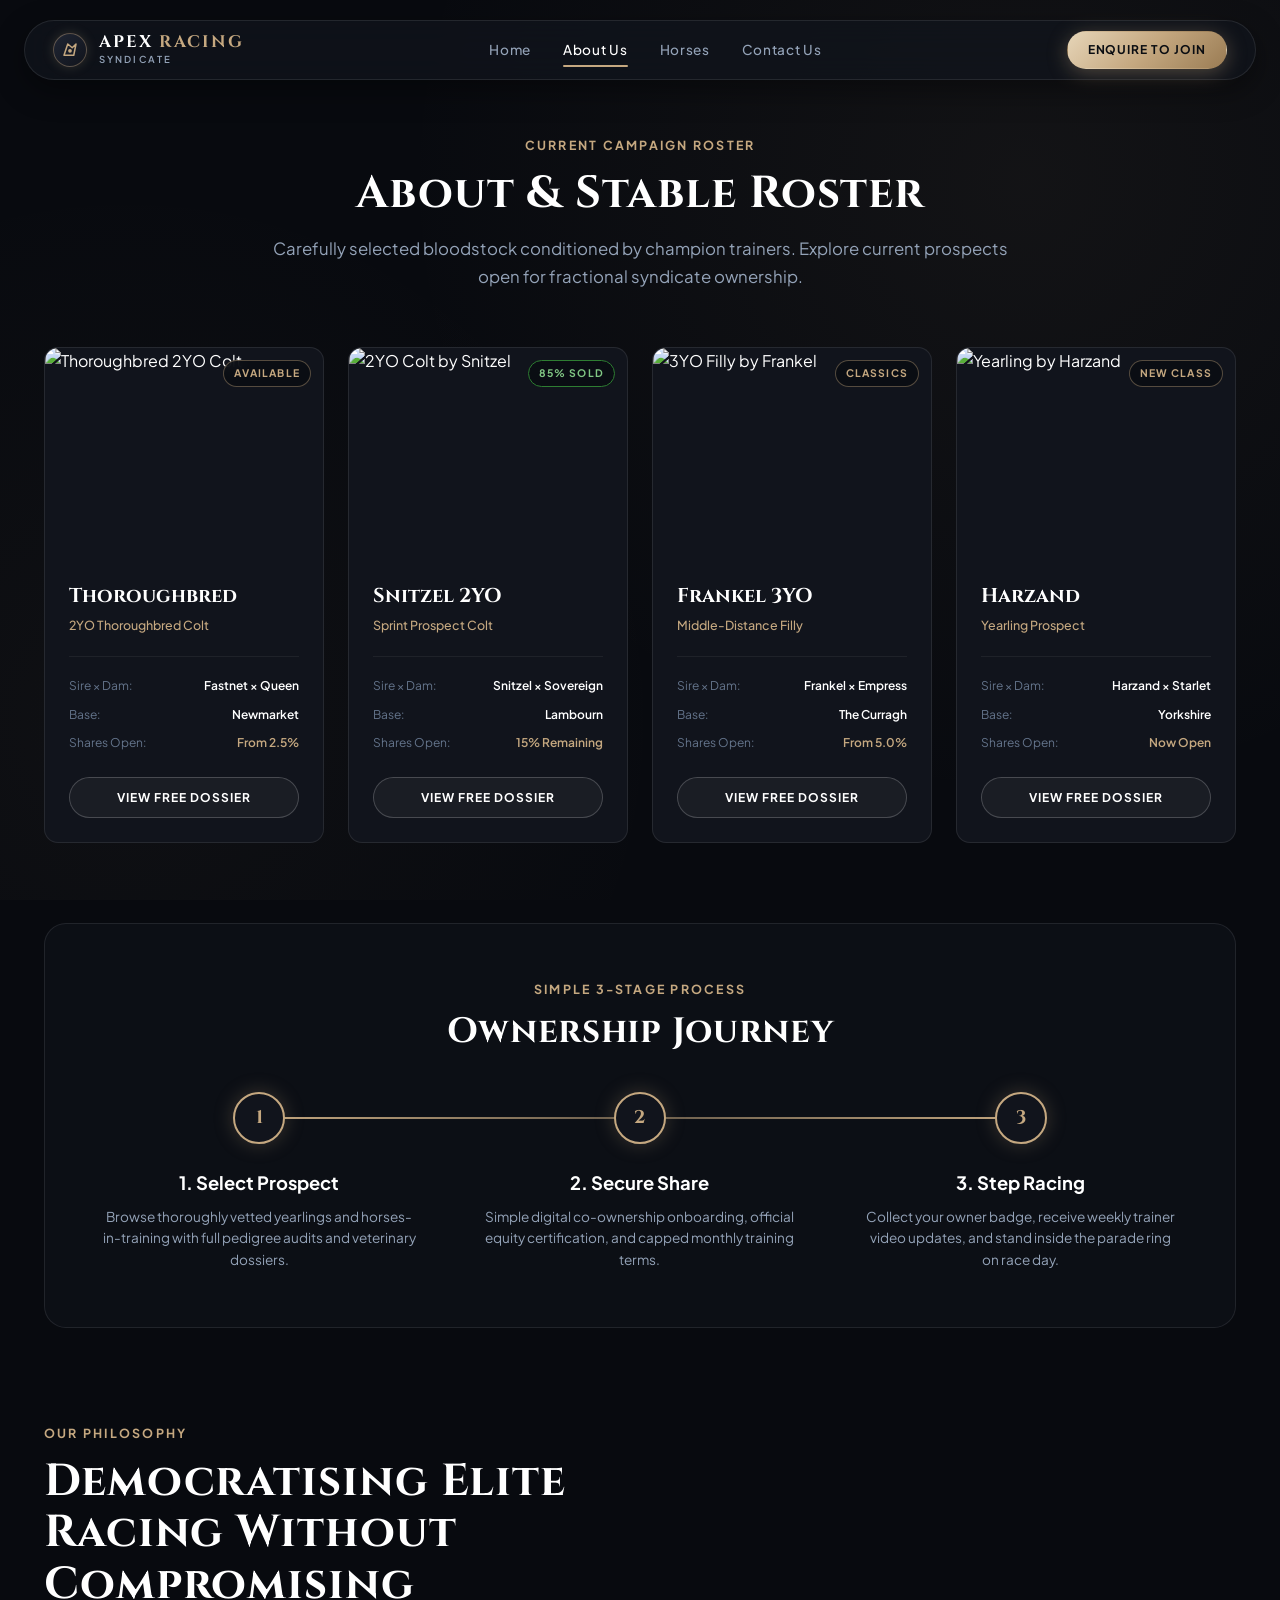
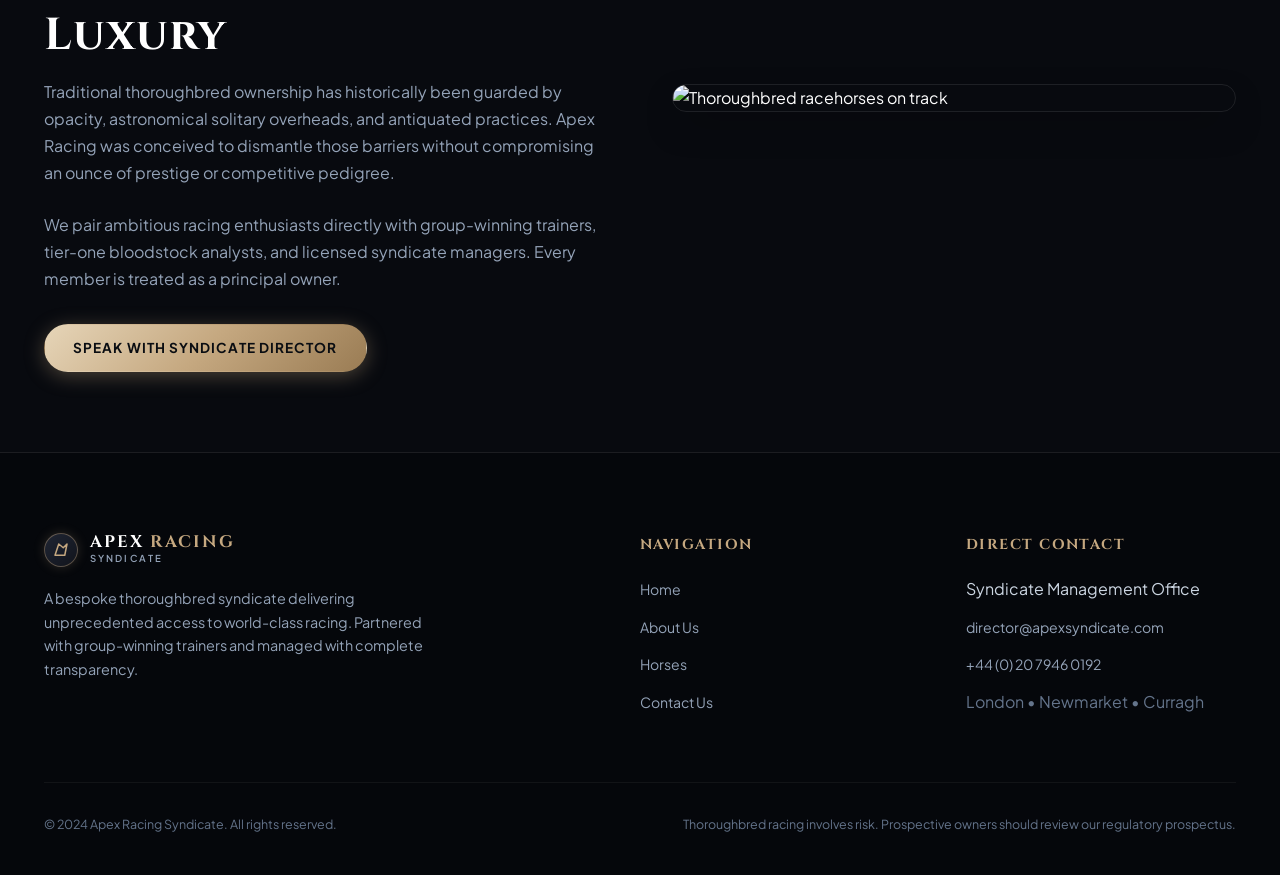
==== commit df2a6f03: "feat(css): add core design system and hero styles for Modern Horse Syndicate website" ====
--- a/about.html
+++ b/about.html
@@ -256,7 +256,7 @@
       </div>
 
       <!-- Syndicate Story Split -->
-      <div style="margin-top: 6rem; display: grid; grid-template-columns: 1fr 1fr; gap: 4rem; align-items: center;">
+      <div class="story-split-grid">
         <div>
           <span class="section-kicker">Our Philosophy</span>
           <h2 class="section-title">Democratising Elite Racing Without Compromising Luxury</h2>
--- a/css/style.css
+++ b/css/style.css
@@ -546,6 +546,80 @@
   font-size: 1.05rem;
   color: var(--color-text-muted);
   line-height: 1.65;
+}
+
+/* ==========================================================================
+   FEATURED PROSPECT CARD (Responsive Split Card on Landing Page)
+   ========================================================================== */
+.featured-prospect-card {
+  background: var(--color-obsidian-card);
+  border: 1px solid var(--color-obsidian-border);
+  border-radius: var(--radius-lg);
+  overflow: hidden;
+  display: grid;
+  grid-template-columns: 1.05fr 1.35fr;
+  box-shadow: var(--shadow-card);
+  transition: all var(--transition-smooth);
+}
+
+.featured-prospect-card:hover {
+  border-color: rgba(197, 168, 128, 0.4);
+  box-shadow: var(--shadow-gold-glow);
+}
+
+.featured-prospect-img-wrap {
+  position: relative;
+  min-height: 440px;
+}
+
+.featured-prospect-img-wrap img {
+  width: 100%;
+  height: 100%;
+  object-fit: cover;
+}
+
+.featured-prospect-details {
+  padding: 3.5rem 3rem;
+  display: flex;
+  flex-direction: column;
+  justify-content: center;
+}
+
+.featured-specs-grid {
+  display: grid;
+  grid-template-columns: repeat(2, 1fr);
+  gap: 1rem;
+  margin-bottom: 2rem;
+}
+
+.featured-spec-box {
+  background: rgba(255, 255, 255, 0.03);
+  border: 1px solid var(--color-obsidian-border);
+  padding: 0.85rem 1rem;
+  border-radius: var(--radius-sm);
+}
+
+.featured-spec-label {
+  font-size: 0.7rem;
+  color: var(--color-text-subtle);
+  text-transform: uppercase;
+  font-weight: 600;
+  margin-bottom: 0.2rem;
+}
+
+.featured-spec-val {
+  font-size: 0.95rem;
+  font-weight: 700;
+  color: #FFFFFF;
+}
+
+/* Responsive Story Split on About Page */
+.story-split-grid {
+  display: grid;
+  grid-template-columns: 1fr 1fr;
+  gap: 4rem;
+  align-items: center;
+  margin-top: 6rem;
 }
 
 /* ==========================================================================
@@ -964,6 +1038,23 @@
   
   .stable-roster-grid {
     grid-template-columns: repeat(2, 1fr);
+  }
+
+  .featured-prospect-card {
+    grid-template-columns: 1fr;
+  }
+
+  .featured-prospect-img-wrap {
+    min-height: 320px;
+  }
+
+  .featured-prospect-details {
+    padding: 2.5rem 2rem;
+  }
+
+  .story-split-grid {
+    grid-template-columns: 1fr;
+    gap: 2.5rem;
   }
 }
 
@@ -1045,6 +1136,15 @@
   .lead-form-card {
     padding: 2.25rem 1.5rem;
   }
+
+  .featured-prospect-details {
+    padding: 2rem 1.25rem;
+  }
+
+  .featured-specs-grid {
+    grid-template-columns: 1fr;
+    gap: 0.75rem;
+  }
   
   .footer-top {
     grid-template-columns: 1fr;
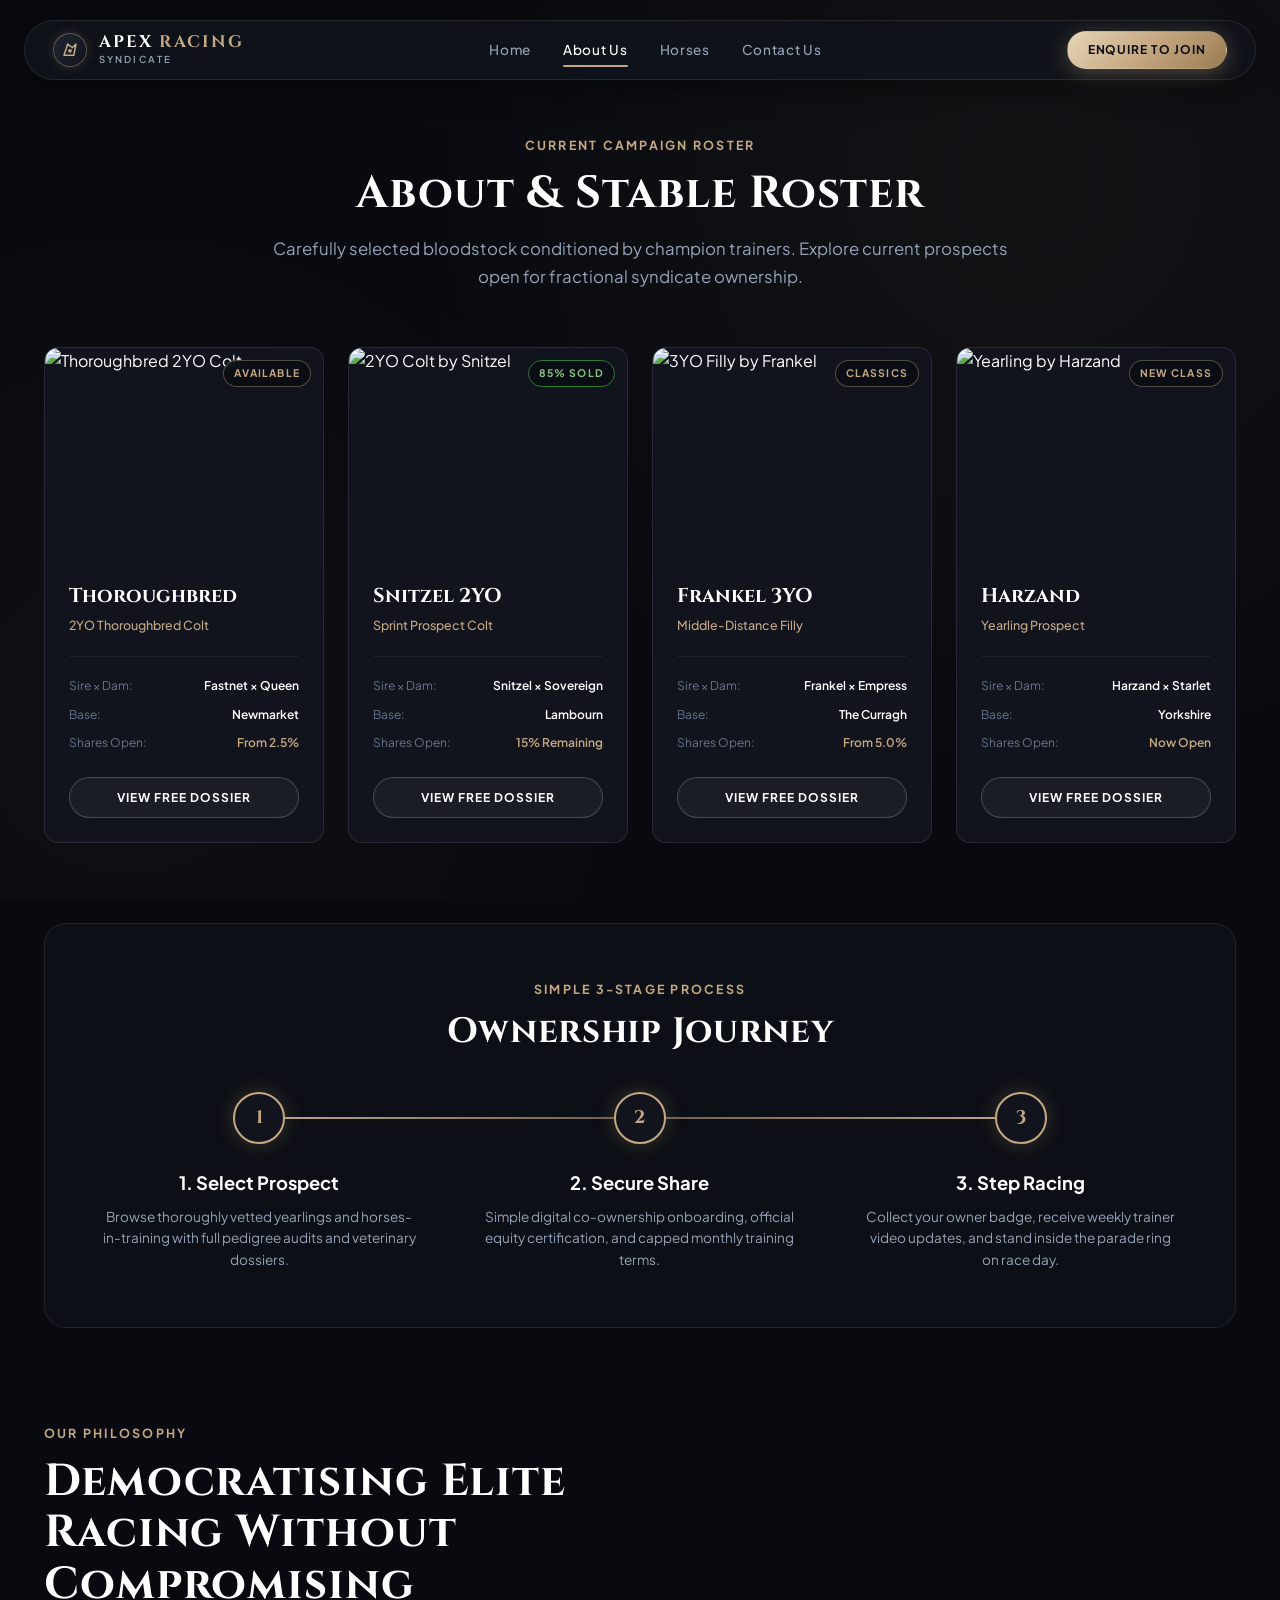
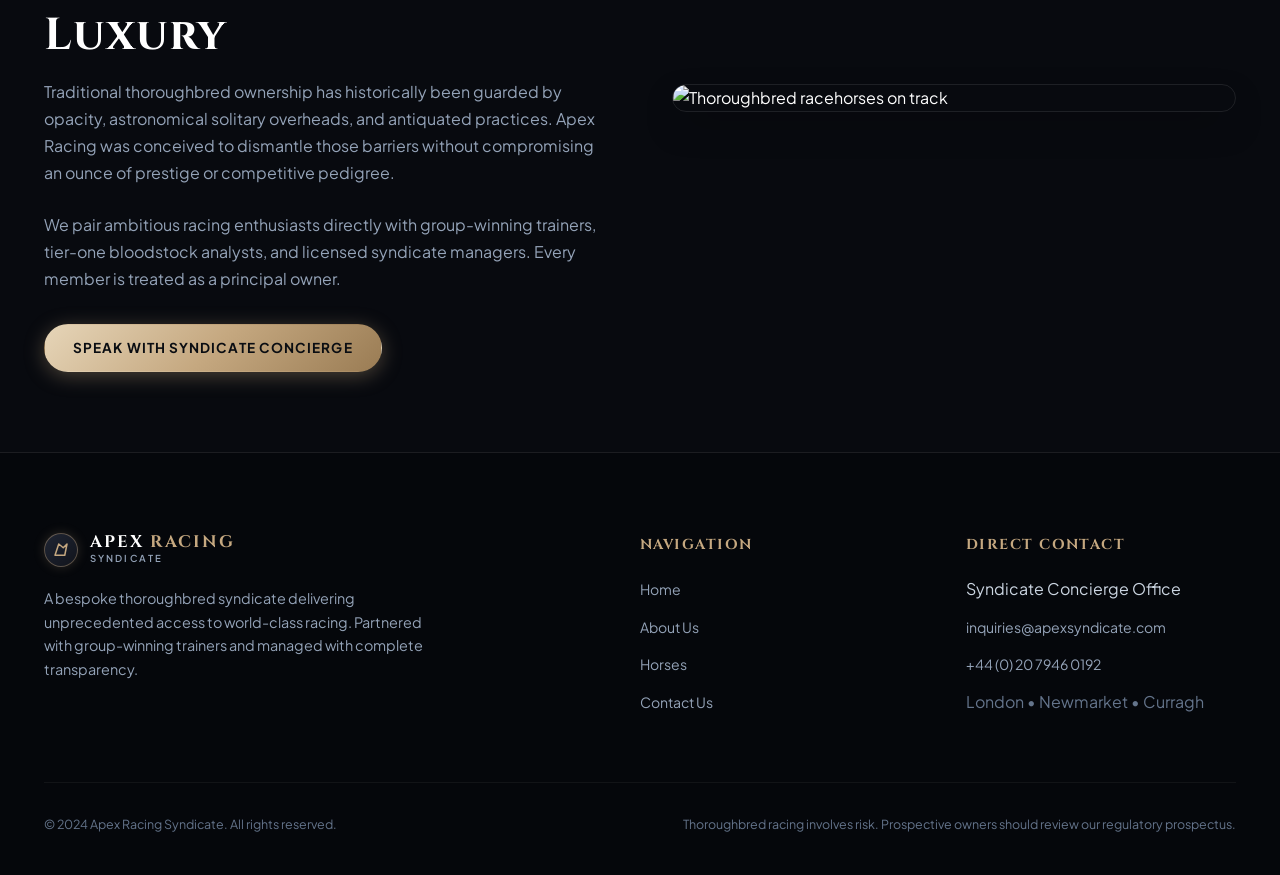
==== commit 9be17020: "fix(seo): wire public open graph image URLs and sanitize portfolio content" ====
--- a/about.html
+++ b/about.html
@@ -4,9 +4,71 @@
 <head>
   <meta charset="UTF-8">
   <meta name="viewport" content="width=device-width, initial-scale=1.0">
+
+  <!-- Primary SEO Meta Tags -->
   <title>About & Stable Roster | Apex Racing Syndicate</title>
-  <meta name="description"
-    content="Discover the Apex Racing Syndicate story, explore our current thoroughbred roster, and learn about the 3-step ownership journey.">
+  <meta name="title" content="About & Stable Roster | Apex Racing Syndicate">
+  <meta name="description" content="Discover the Apex Racing Syndicate story, explore our current thoroughbred roster, and learn about the transparent 3-step racehorse ownership journey.">
+  <meta name="keywords" content="about apex racing, thoroughbred stable, racing syndicate story, horse trainers, champion bloodstock conditioning, metropolitan racing stables, syndication journey">
+  <meta name="author" content="Apex Racing Syndicate">
+  <meta name="publisher" content="Apex Racing Syndicate">
+  <meta name="robots" content="index, follow, max-snippet:-1, max-image-preview:large, max-video-preview:-1">
+  <link rel="canonical" href="https://apexsyndicate.com/about.html">
+
+  <!-- Theme Color & Mobile App Capabilities -->
+  <meta name="theme-color" content="#080A0F" media="(prefers-color-scheme: dark)">
+  <meta name="theme-color" content="#C5A880" media="(prefers-color-scheme: light)">
+  <meta name="application-name" content="Apex Racing">
+  <meta name="apple-mobile-web-app-title" content="Apex Racing">
+  <meta name="apple-mobile-web-app-capable" content="yes">
+  <meta name="apple-mobile-web-app-status-bar-style" content="black-translucent">
+  <meta name="format-detection" content="telephone=no">
+
+  <!-- Favicons & Web App Icons -->
+  <link rel="icon" href="favicon.ico" sizes="any">
+  <link rel="icon" type="image/svg+xml" href="icon.svg">
+  <link rel="icon" type="image/png" sizes="96x96" href="images/favicon-96x96.png">
+  <link rel="apple-touch-icon" sizes="180x180" href="apple-touch-icon.png">
+  <link rel="manifest" href="site.webmanifest">
+
+  <!-- Open Graph / Facebook / LinkedIn / WhatsApp -->
+  <meta property="og:type" content="website">
+  <meta property="og:site_name" content="Apex Racing Syndicate">
+  <meta property="og:url" content="https://apexsyndicate.com/about.html">
+  <meta property="og:title" content="About & Stable Roster | Apex Racing Syndicate">
+  <meta property="og:description" content="Discover the Apex Racing Syndicate story, explore our current thoroughbred roster, and learn about our transparent 3-step ownership journey.">
+  <meta property="og:image" content="https://raw.githubusercontent.com/rohitbmalviya/horse-website/main/opengraph-image.png">
+  <meta property="og:image:secure_url" content="https://raw.githubusercontent.com/rohitbmalviya/horse-website/main/opengraph-image.png">
+  <meta property="og:image:type" content="image/png">
+  <meta property="og:image:width" content="1200">
+  <meta property="og:image:height" content="630">
+  <meta property="og:image:alt" content="About Apex Racing Syndicate — Bloodstock Pedigrees & Stable Management">
+  <meta property="og:locale" content="en_US">
+
+  <!-- Twitter / X Card -->
+  <meta name="twitter:card" content="summary_large_image">
+  <meta name="twitter:url" content="https://apexsyndicate.com/about.html">
+  <meta name="twitter:title" content="About & Stable Roster | Apex Racing Syndicate">
+  <meta name="twitter:description" content="Discover the Apex Racing Syndicate story, explore our current thoroughbred roster, and learn about the 3-step ownership journey.">
+  <meta name="twitter:image" content="https://raw.githubusercontent.com/rohitbmalviya/horse-website/main/opengraph-image.png">
+  <meta name="twitter:image:alt" content="About Apex Racing Syndicate">
+
+  <!-- Structured Data (JSON-LD) -->
+  <script type="application/ld+json">
+  {
+    "@context": "https://schema.org",
+    "@type": "AboutPage",
+    "name": "About Apex Racing Syndicate",
+    "url": "https://apexsyndicate.com/about.html",
+    "description": "The mission, background, and transparent ownership model behind Apex Thoroughbred Racing Syndicate.",
+    "publisher": {
+      "@type": "SportsOrganization",
+      "name": "Apex Thoroughbred Racing Syndicate",
+      "url": "https://apexsyndicate.com/",
+      "logo": "https://raw.githubusercontent.com/rohitbmalviya/horse-website/main/images/icon-512.png"
+    }
+  }
+  </script>
 
   <!-- Preconnect Google Fonts (Cinzel + Plus Jakarta Sans) -->
   <link rel="preconnect" href="https://fonts.googleapis.com">
@@ -271,7 +333,7 @@
           </p>
 
           <a href="contact.html" class="btn btn-primary">
-            Speak with Syndicate Director
+            Speak with Syndicate Concierge
           </a>
         </div>
 
@@ -320,8 +382,8 @@
         <div>
           <h4 class="footer-heading">Direct Contact</h4>
           <ul class="footer-links">
-            <li style="color: #CBD5E1;">Syndicate Management Office</li>
-            <li><a href="mailto:director@apexsyndicate.com">director@apexsyndicate.com</a></li>
+            <li style="color: #CBD5E1;">Syndicate Concierge Office</li>
+            <li><a href="mailto:inquiries@apexsyndicate.com">inquiries@apexsyndicate.com</a></li>
             <li><a href="tel:+442079460192">+44 (0) 20 7946 0192</a></li>
             <li style="color: var(--color-text-subtle); margin-top: 0.5rem;">London • Newmarket • Curragh</li>
           </ul>
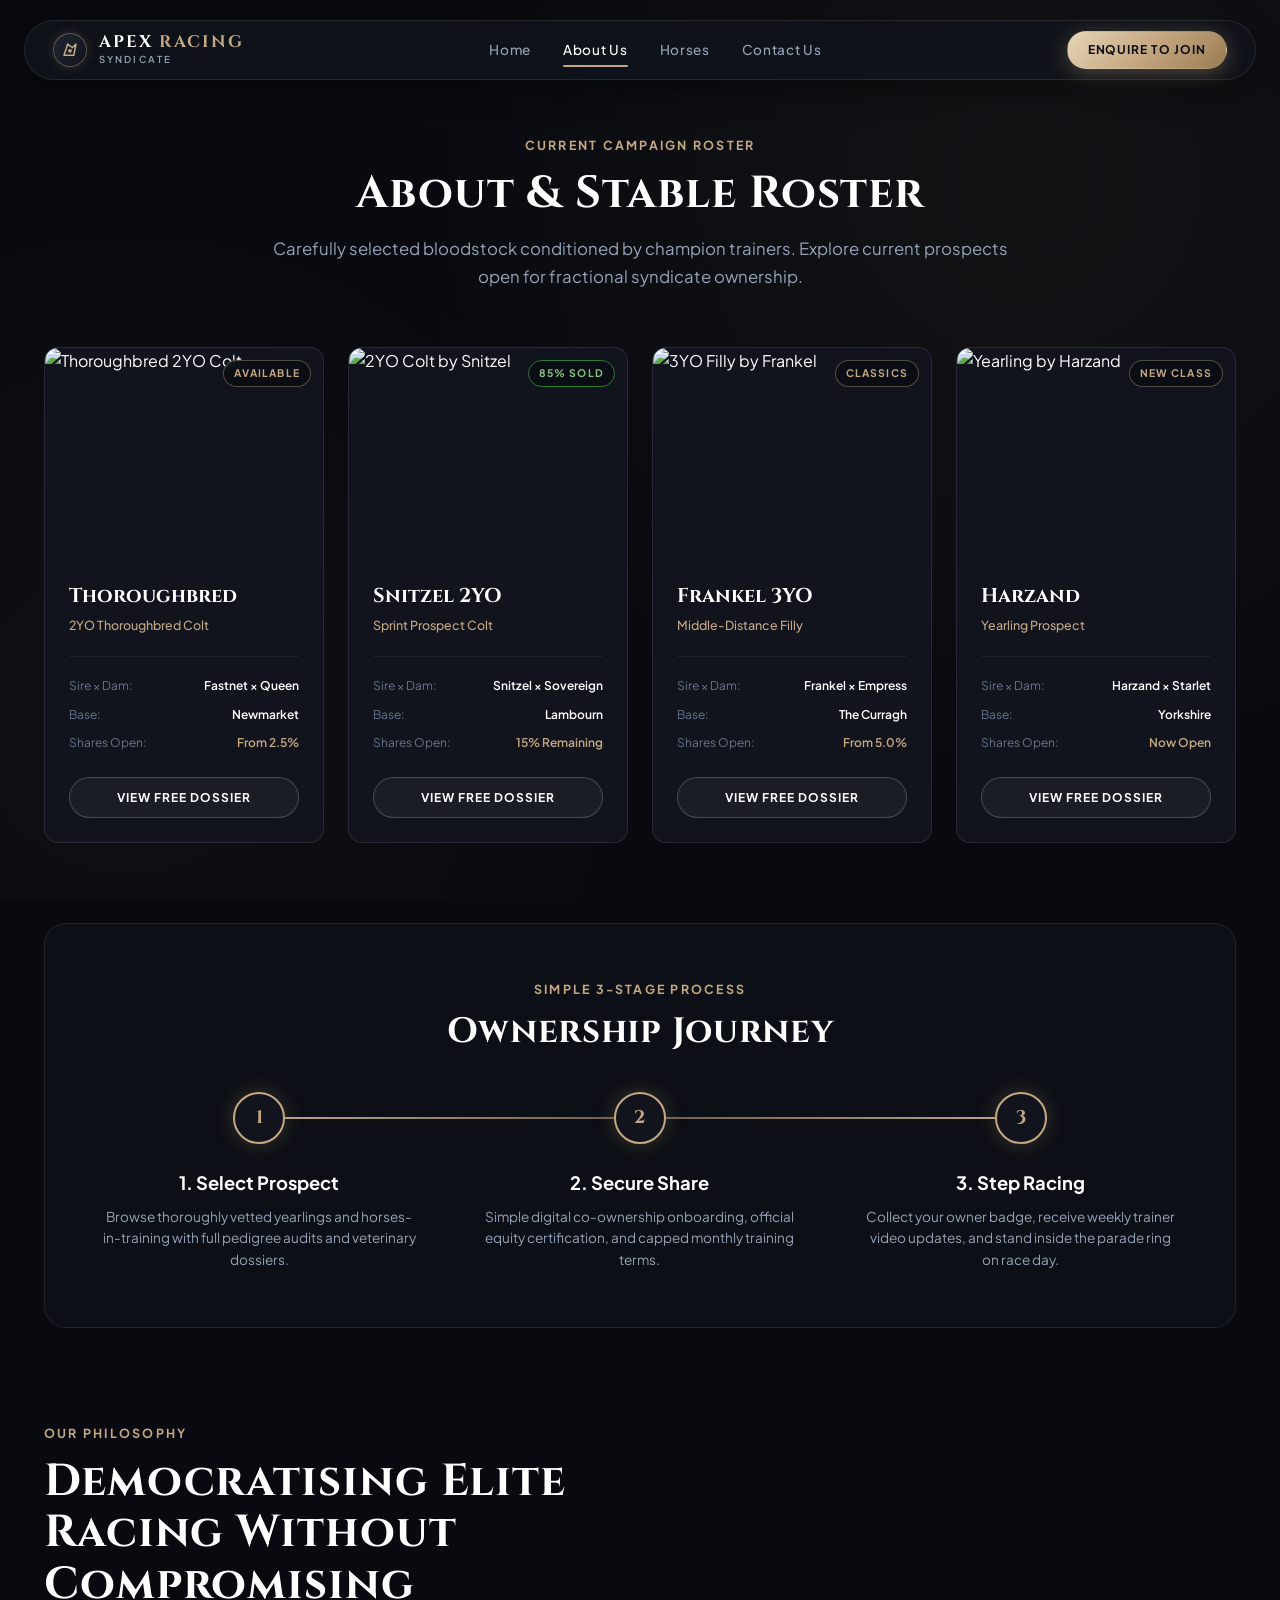
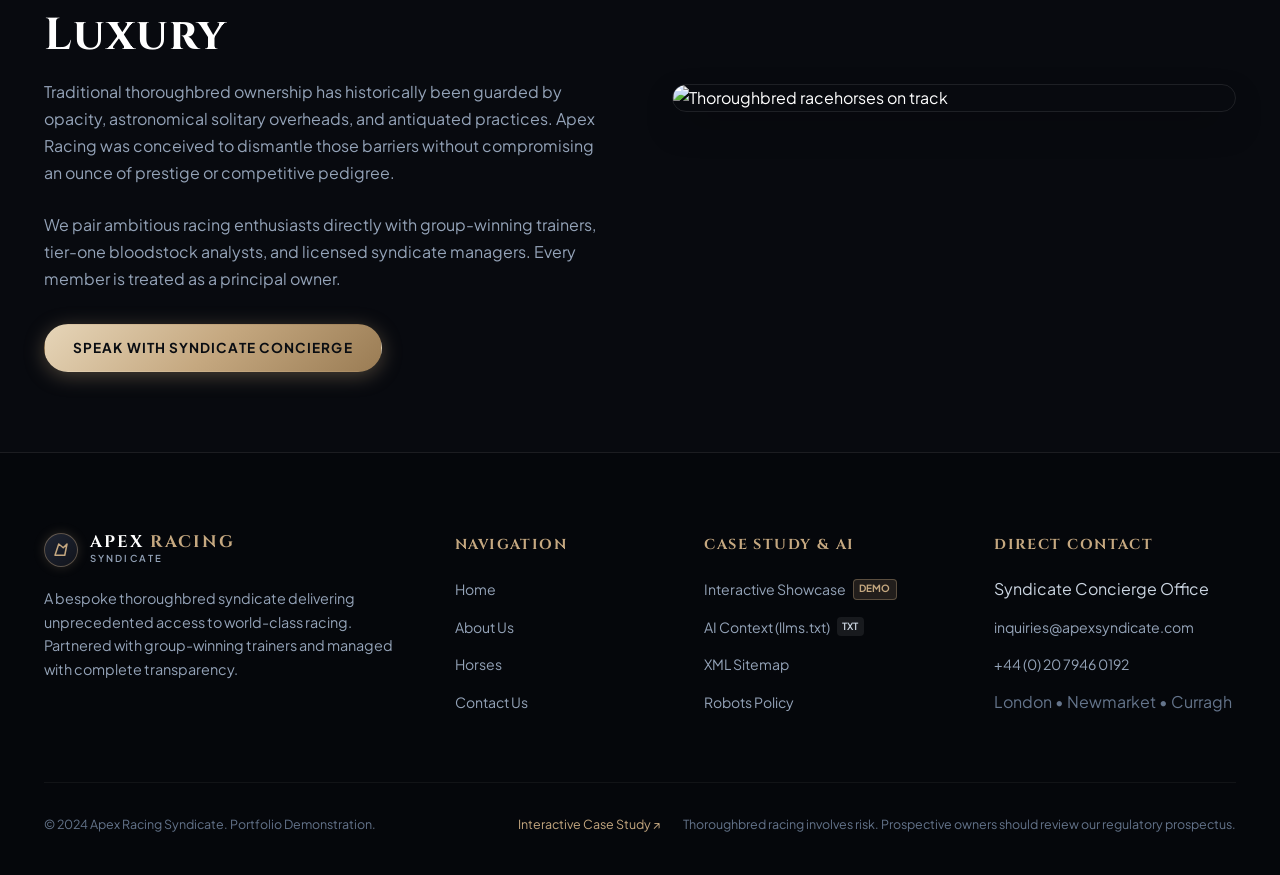
==== commit 84c52022: "feat(footer): add Case Study & AI navigation column with showcase, llms.txt, and sitemap" ====
--- a/about.html
+++ b/about.html
@@ -13,7 +13,7 @@
   <meta name="author" content="Apex Racing Syndicate">
   <meta name="publisher" content="Apex Racing Syndicate">
   <meta name="robots" content="index, follow, max-snippet:-1, max-image-preview:large, max-video-preview:-1">
-  <link rel="canonical" href="https://apexsyndicate.com/about.html">
+  <link rel="canonical" href="https://horse-website-demo.vercel.app/about.html">
 
   <!-- Theme Color & Mobile App Capabilities -->
   <meta name="theme-color" content="#080A0F" media="(prefers-color-scheme: dark)">
@@ -34,11 +34,11 @@
   <!-- Open Graph / Facebook / LinkedIn / WhatsApp -->
   <meta property="og:type" content="website">
   <meta property="og:site_name" content="Apex Racing Syndicate">
-  <meta property="og:url" content="https://apexsyndicate.com/about.html">
+  <meta property="og:url" content="https://horse-website-demo.vercel.app/about.html">
   <meta property="og:title" content="About & Stable Roster | Apex Racing Syndicate">
   <meta property="og:description" content="Discover the Apex Racing Syndicate story, explore our current thoroughbred roster, and learn about our transparent 3-step ownership journey.">
-  <meta property="og:image" content="https://raw.githubusercontent.com/rohitbmalviya/horse-website/main/opengraph-image.png">
-  <meta property="og:image:secure_url" content="https://raw.githubusercontent.com/rohitbmalviya/horse-website/main/opengraph-image.png">
+  <meta property="og:image" content="https://horse-website-demo.vercel.app/opengraph-image.png">
+  <meta property="og:image:secure_url" content="https://horse-website-demo.vercel.app/opengraph-image.png">
   <meta property="og:image:type" content="image/png">
   <meta property="og:image:width" content="1200">
   <meta property="og:image:height" content="630">
@@ -47,10 +47,10 @@
 
   <!-- Twitter / X Card -->
   <meta name="twitter:card" content="summary_large_image">
-  <meta name="twitter:url" content="https://apexsyndicate.com/about.html">
+  <meta name="twitter:url" content="https://horse-website-demo.vercel.app/about.html">
   <meta name="twitter:title" content="About & Stable Roster | Apex Racing Syndicate">
   <meta name="twitter:description" content="Discover the Apex Racing Syndicate story, explore our current thoroughbred roster, and learn about the 3-step ownership journey.">
-  <meta name="twitter:image" content="https://raw.githubusercontent.com/rohitbmalviya/horse-website/main/opengraph-image.png">
+  <meta name="twitter:image" content="https://horse-website-demo.vercel.app/opengraph-image.png">
   <meta name="twitter:image:alt" content="About Apex Racing Syndicate">
 
   <!-- Structured Data (JSON-LD) -->
@@ -59,13 +59,13 @@
     "@context": "https://schema.org",
     "@type": "AboutPage",
     "name": "About Apex Racing Syndicate",
-    "url": "https://apexsyndicate.com/about.html",
+    "url": "https://horse-website-demo.vercel.app/about.html",
     "description": "The mission, background, and transparent ownership model behind Apex Thoroughbred Racing Syndicate.",
     "publisher": {
       "@type": "SportsOrganization",
       "name": "Apex Thoroughbred Racing Syndicate",
-      "url": "https://apexsyndicate.com/",
-      "logo": "https://raw.githubusercontent.com/rohitbmalviya/horse-website/main/images/icon-512.png"
+      "url": "https://horse-website-demo.vercel.app/",
+      "logo": "https://horse-website-demo.vercel.app/images/icon-512.png"
     }
   }
   </script>
@@ -380,6 +380,26 @@
         </div>
 
         <div>
+          <h4 class="footer-heading">Case Study & AI</h4>
+          <ul class="footer-links">
+            <li>
+              <a href="showcase.html" style="display: inline-flex; align-items: center; gap: 0.4rem;">
+                <span>Interactive Showcase</span>
+                <span style="font-size: 0.62rem; background: rgba(197, 168, 128, 0.15); color: var(--color-champagne); padding: 0.1rem 0.35rem; border-radius: 4px; font-weight: 700; border: 1px solid rgba(197, 168, 128, 0.35);">DEMO</span>
+              </a>
+            </li>
+            <li>
+              <a href="llms.txt" target="_blank" style="display: inline-flex; align-items: center; gap: 0.4rem;">
+                <span>AI Context (llms.txt)</span>
+                <span style="font-size: 0.62rem; background: rgba(255, 255, 255, 0.08); color: #CBD5E1; padding: 0.1rem 0.35rem; border-radius: 4px; font-weight: 600;">TXT</span>
+              </a>
+            </li>
+            <li><a href="sitemap.xml" target="_blank">XML Sitemap</a></li>
+            <li><a href="robots.txt" target="_blank">Robots Policy</a></li>
+          </ul>
+        </div>
+
+        <div>
           <h4 class="footer-heading">Direct Contact</h4>
           <ul class="footer-links">
             <li style="color: #CBD5E1;">Syndicate Concierge Office</li>
@@ -391,8 +411,13 @@
       </div>
 
       <div class="footer-bottom">
-        <div>&copy; 2024 Apex Racing Syndicate. All rights reserved.</div>
-        <div>Thoroughbred racing involves risk. Prospective owners should review our regulatory prospectus.</div>
+        <div>&copy; 2024 Apex Racing Syndicate. Portfolio Demonstration.</div>
+        <div>
+          <a href="showcase.html" style="color: var(--color-champagne); text-decoration: none; margin-right: 1.25rem;">
+            Interactive Case Study ↗
+          </a>
+          <span>Thoroughbred racing involves risk. Prospective owners should review our regulatory prospectus.</span>
+        </div>
       </div>
     </div>
   </footer>
--- a/css/style.css
+++ b/css/style.css
@@ -946,9 +946,16 @@
 
 .footer-top {
   display: grid;
-  grid-template-columns: 2fr 1fr 1fr;
-  gap: 3.5rem;
+  grid-template-columns: 1.8fr 1fr 1.2fr 1.2fr;
+  gap: 3rem;
   margin-bottom: 3.5rem;
+}
+
+@media (max-width: 1024px) {
+  .footer-top {
+    grid-template-columns: 1fr 1fr;
+    gap: 2.5rem;
+  }
 }
 
 .footer-brand-desc {
